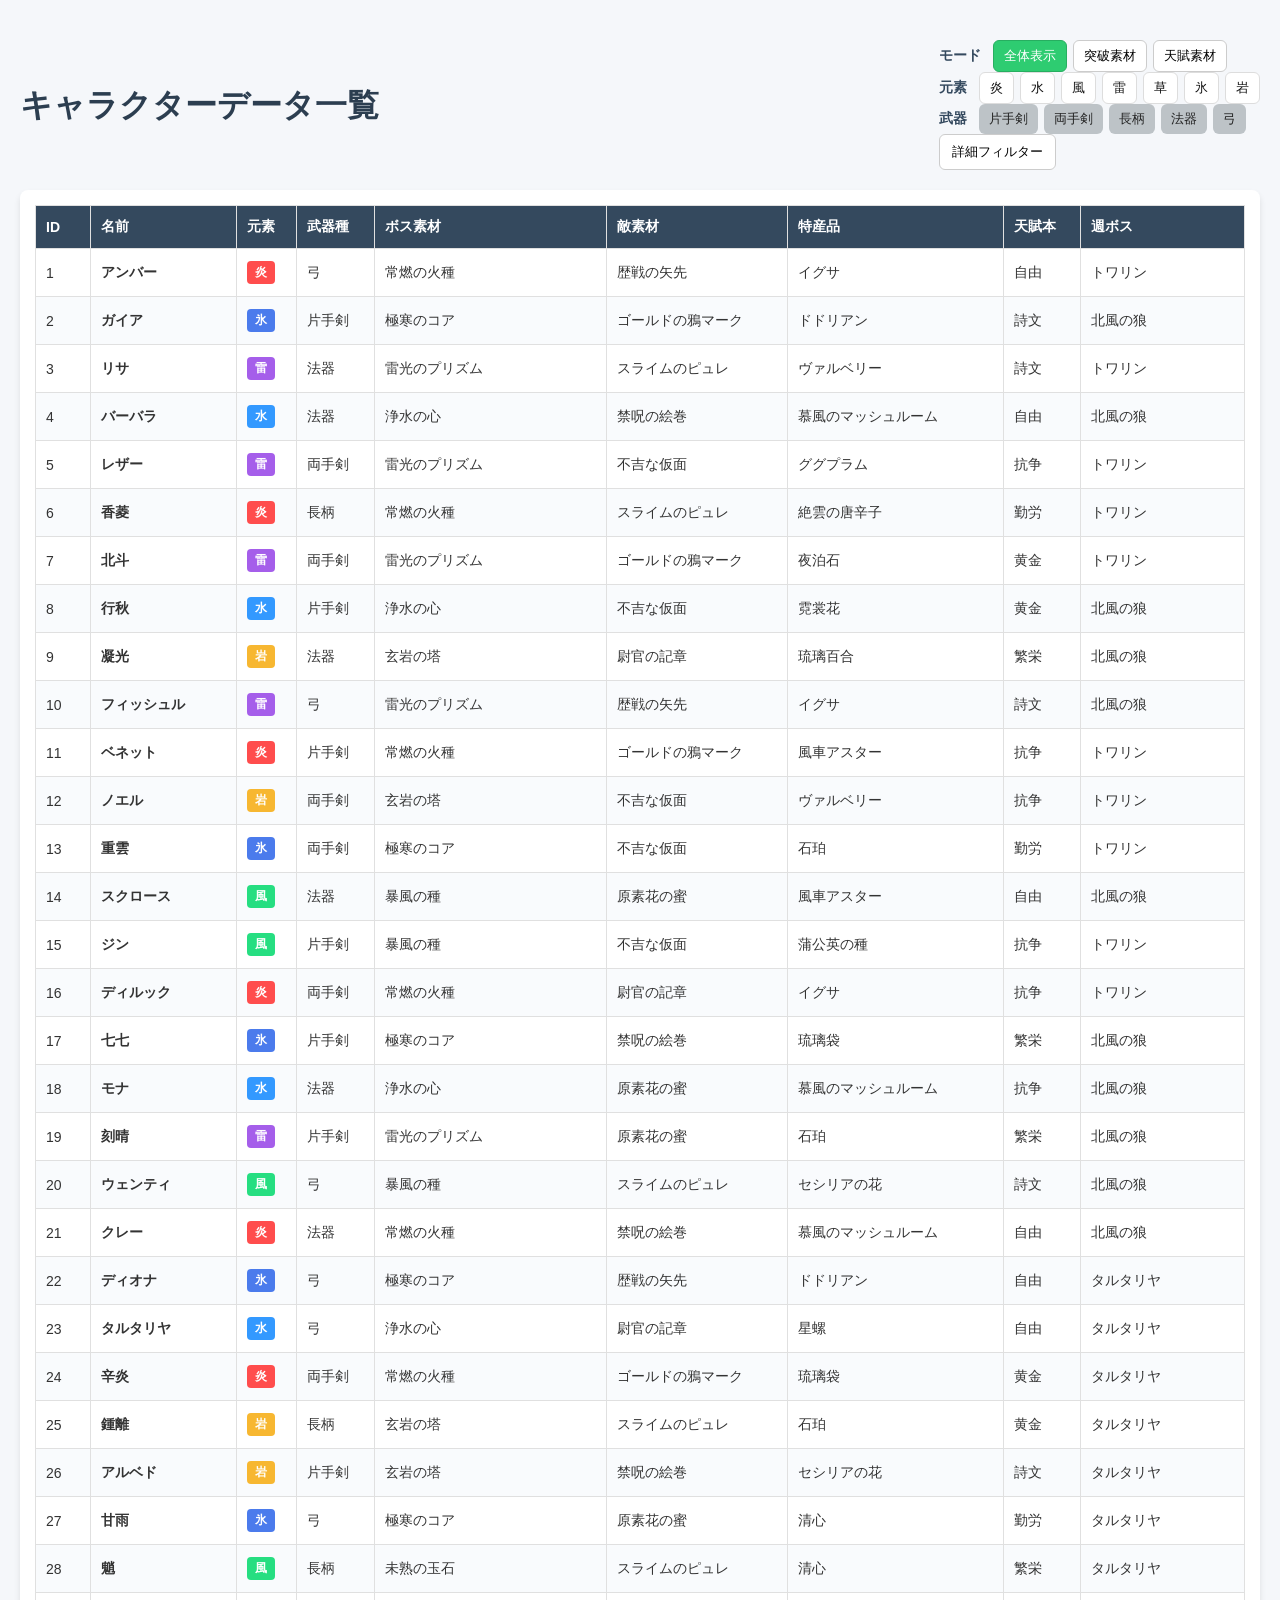
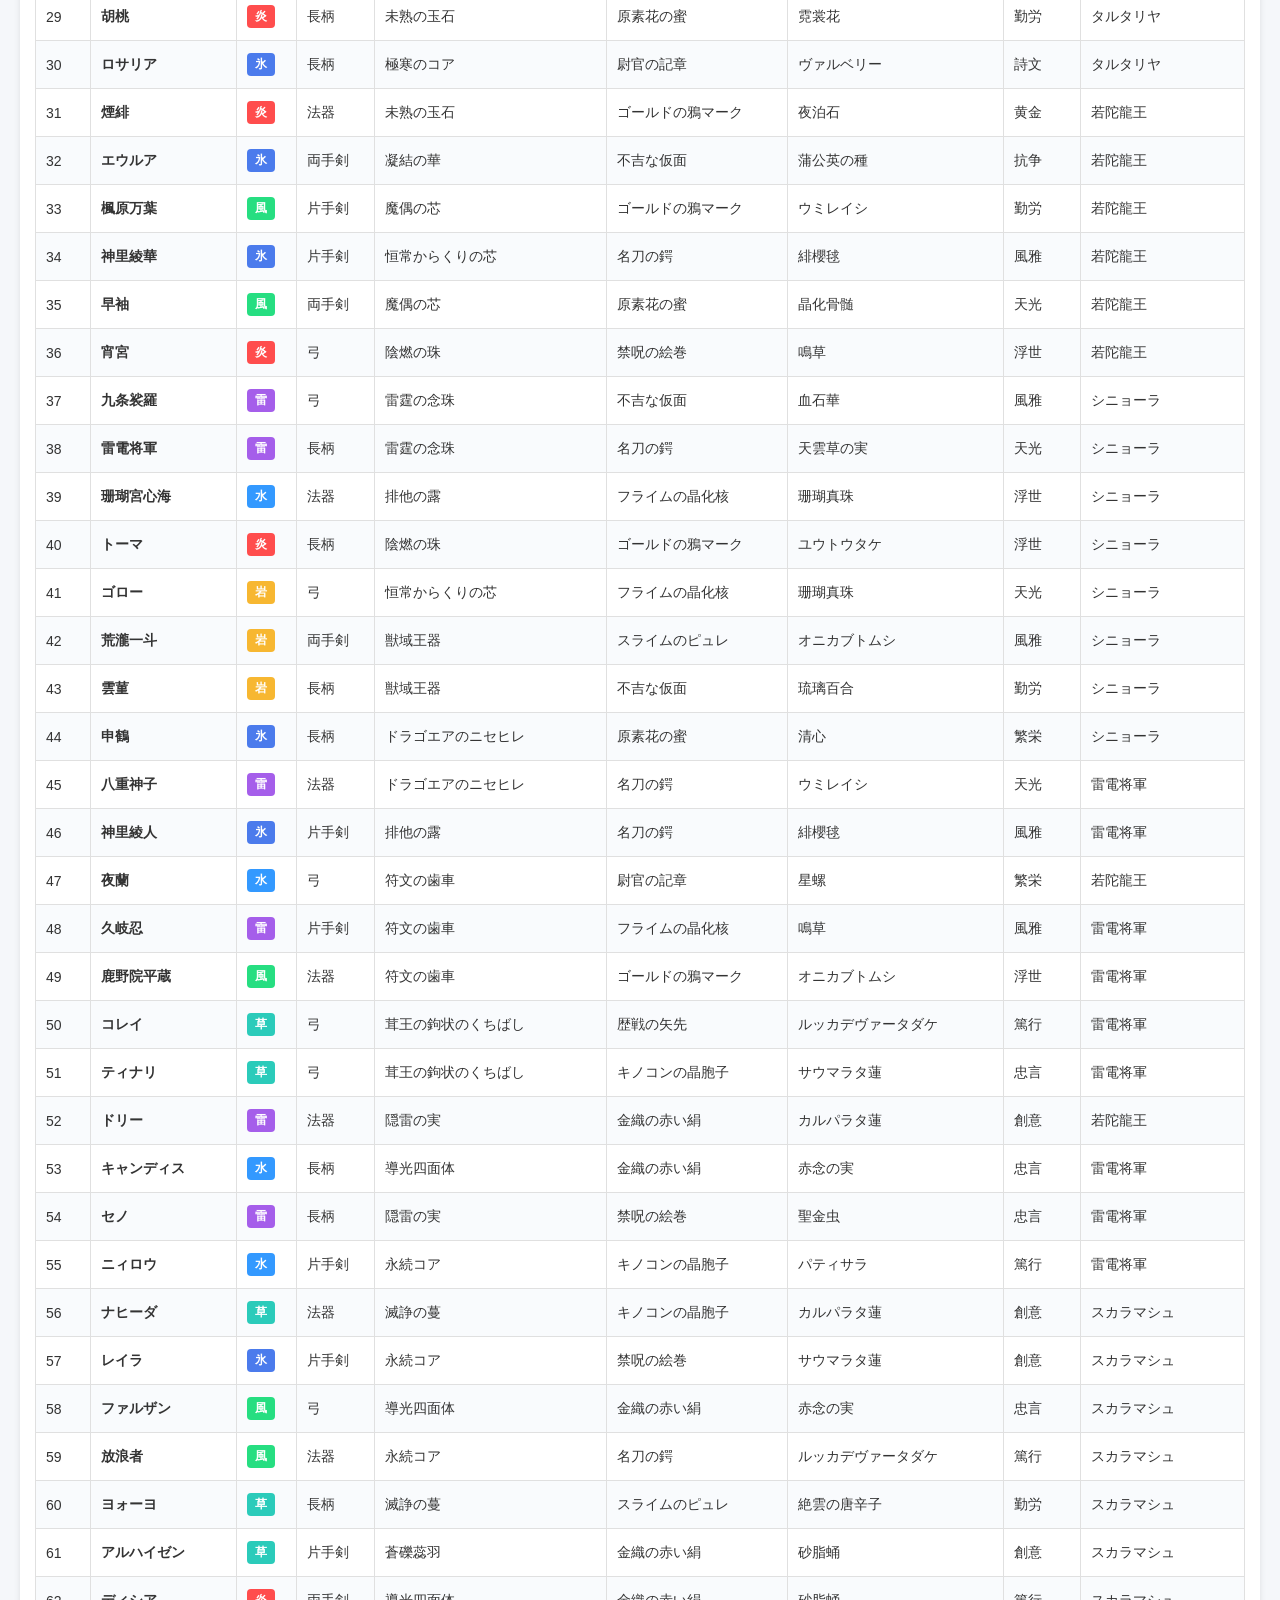
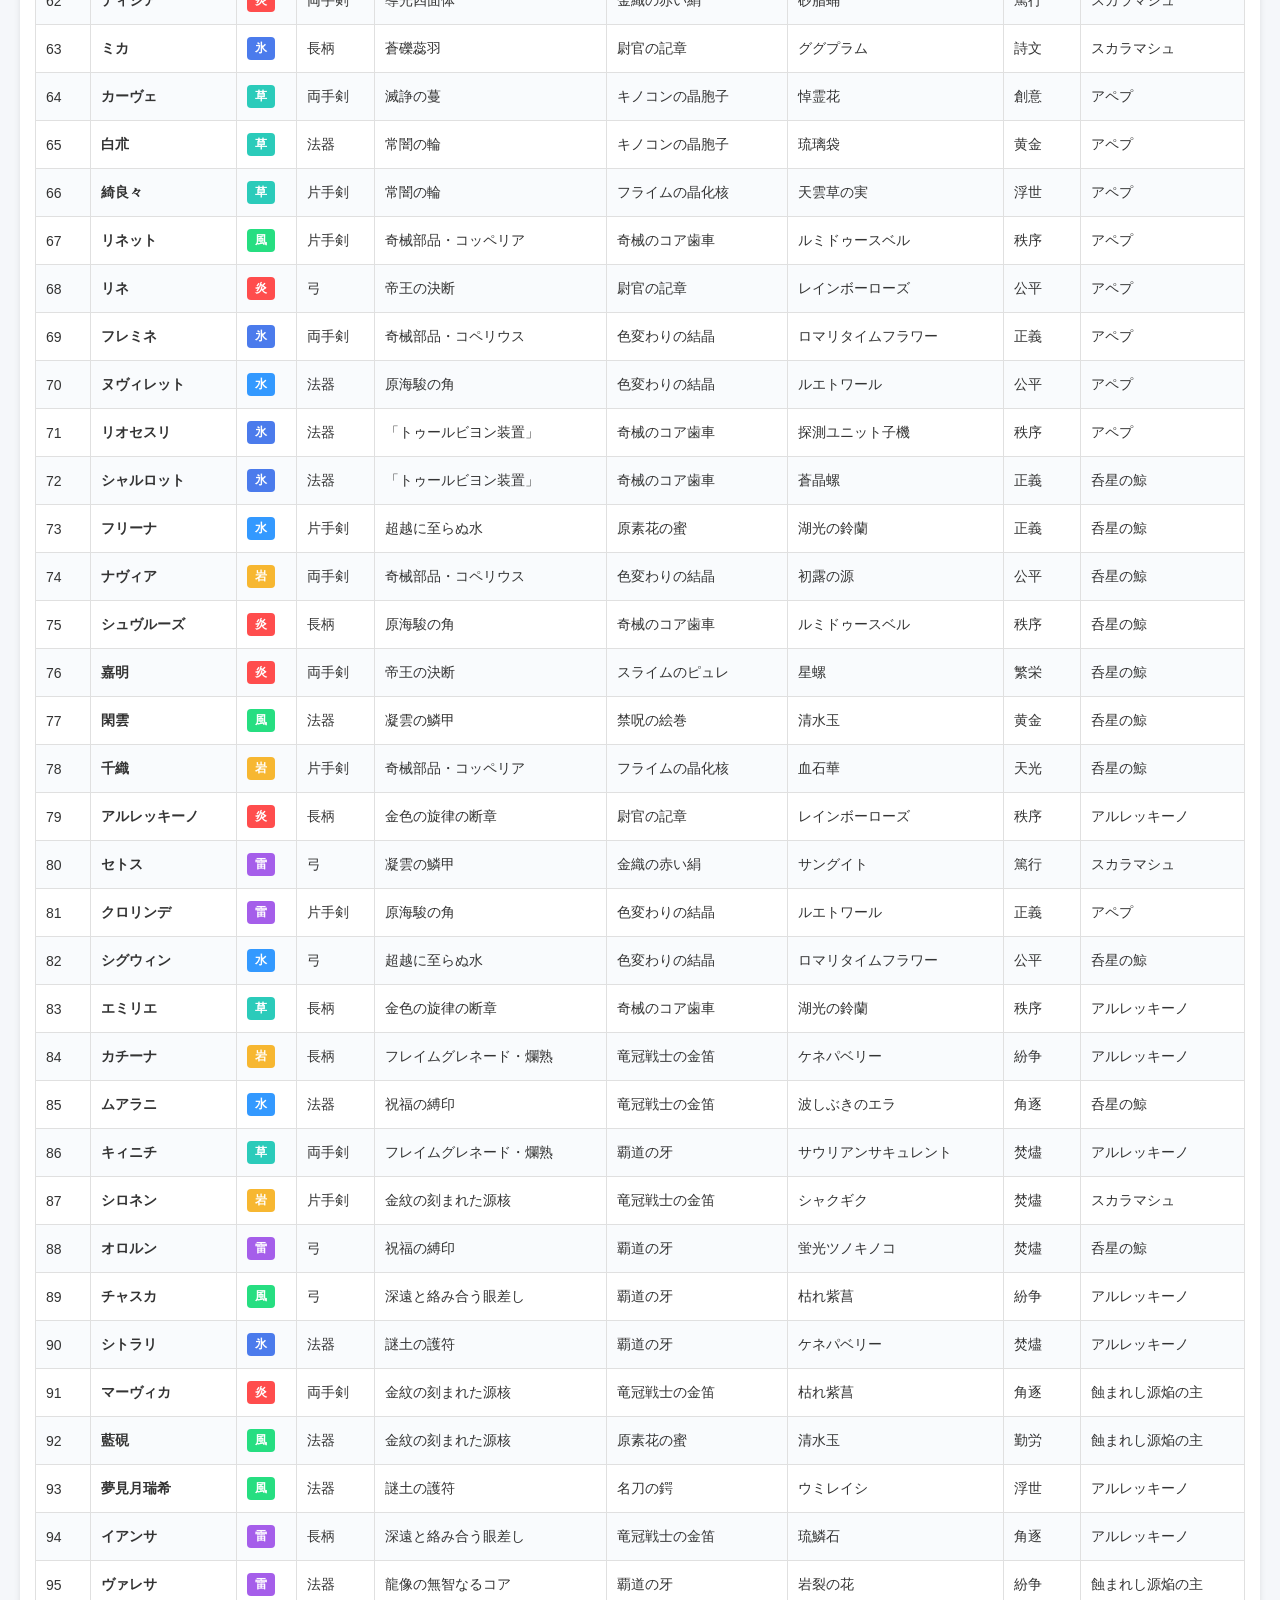
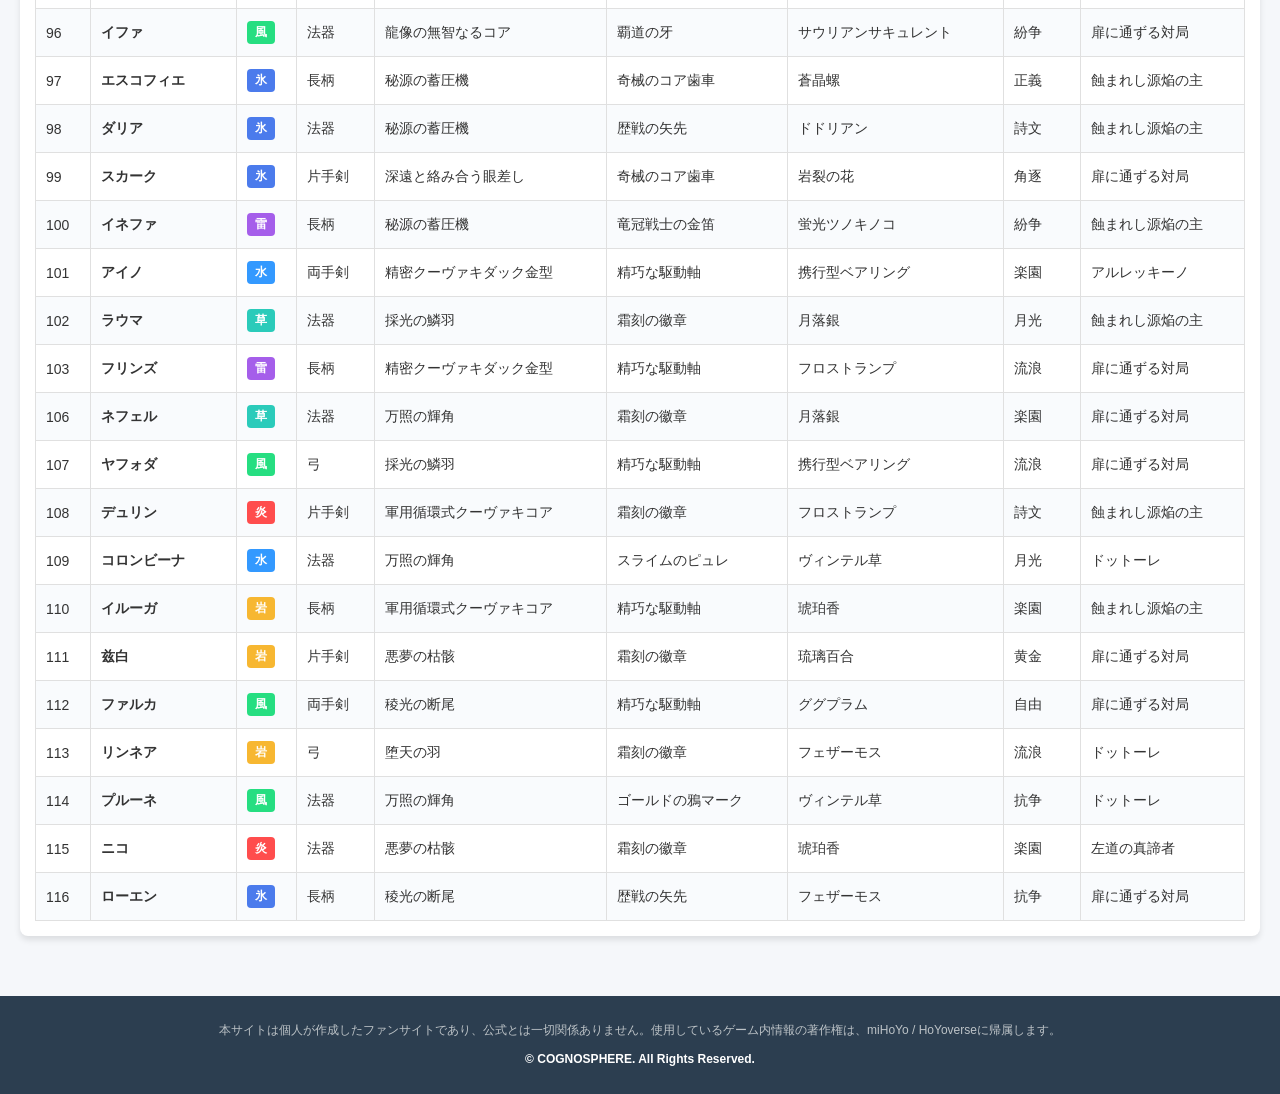
==== index.html @ c996296b "change SPdesign" ====
<!DOCTYPE html>
<html lang="ja">
<head>
    <meta charset="UTF-8">
    <meta name="viewport" content="width=device-width, initial-scale=1.0">
    <title>キャラクター一覧</title>
    <link rel="stylesheet" href="style.css">
</head>
<body>

    <div class="page-container">
        <div class="content-wrap">
            <div class="header-row">
                <h1>キャラクターデータ一覧</h1>

                <div class="filter-controls">
                    <div class="filter-group">
                        <div class="filter-label">モード</div>
                        <div class="mode-controls">
                            <button class="mode-btn active" data-mode="all">全体表示</button>
                            <button class="mode-btn" data-mode="break">突破素材</button>
                            <button class="mode-btn" data-mode="talent">天賦素材</button>
                        </div>
                    </div>
                    <div class="filter-group">
                        <div class="filter-label">元素</div>
                        <div id="element-filters" class="filter-buttons"></div>
                    </div>
                    <div class="filter-group">
                        <div class="filter-label">武器</div>
                        <div id="weapon-filters" class="filter-buttons"></div>
                    </div>
                    <div class="filter-group">
                        <button id="advanced-filter-btn" class="filter-advanced">詳細フィルター</button>
                    </div>
                </div>
            </div>

            <div id="status" class="status-message">データを読み込み中...</div>

            <div class="table-container" id="table-wrap" style="display: none;">
                <table id="character-table">
                    <thead>
                        <tr>
                            <th>ID</th>
                            <th>名前</th>
                            <th>元素</th>
                            <th>武器種</th>
                            <th>ボス素材</th>
                            <th>敵素材</th>
                            <th>特産品</th>
                            <th>天賦本</th>
                            <th>週ボス</th>
                        </tr>
                    </thead>
                    <tbody>
                        </tbody>
                </table>
            </div>
        </div>

        <footer>
            <p>本サイトは個人が作成したファンサイトであり、公式とは一切関係ありません。使用しているゲーム内情報の著作権は、miHoYo / HoYoverseに帰属します。</p>
            <p class="copyright">© COGNOSPHERE. All Rights Reserved.</p>
            <!-- 詳細フィルターモーダル -->
            <div id="filter-modal" class="modal" style="display: none;">
                <div class="modal-content">
                    <div class="modal-header">
                        <h2>詳細フィルター</h2>
                        <button id="close-modal" class="close-btn">&times;</button>
                    </div>
                    <div class="modal-body">
                        <div class="modal-tabs" id="modal-tabs">
                            <button class="tab-btn active" data-target="tab-boss">ボス素材</button>
                            <button class="tab-btn" data-target="tab-enemy">敵素材</button>
                            <button class="tab-btn" data-target="tab-specialty">特産品</button>
                            <button class="tab-btn" data-target="tab-talent">天賦本</button>
                            <button class="tab-btn" data-target="tab-weekly">週ボス</button>
                        </div>
                        <div class="tab-contents">
                            <div id="tab-boss" class="tab-panel active">
                                <div id="boss-filters" class="modal-filter-list"></div>
                            </div>
                            <div id="tab-enemy" class="tab-panel">
                                <div id="enemy-filters" class="modal-filter-list"></div>
                            </div>
                            <div id="tab-specialty" class="tab-panel">
                                <div id="specialty-filters" class="modal-filter-list"></div>
                            </div>
                            <div id="tab-talent" class="tab-panel">
                                <div id="talent-filters" class="modal-filter-list"></div>
                            </div>
                            <div id="tab-weekly" class="tab-panel">
                                <div id="weekly-filters" class="modal-filter-list"></div>
                            </div>
                        </div>
                    </div>
                    <div class="modal-footer">
                        <button id="reset-filters" class="btn btn-secondary">リセット</button>
                        <button id="apply-filters" class="btn btn-primary">適用</button>
                    </div>
                </div>
            </div>
            <div id="modal-overlay" class="modal-overlay" style="display: none;"></div>
        </footer>
    </div>

    <script src="script.js"></script>
</body>
</html>
---- style.css ----
@charset "UTF-8";

/* フィルター制御 */
.filter-controls {
    margin: 20px 0;
    text-align: center;
}

.filter-btn {
    padding: 10px 20px;
    font-size: 14px;
    background-color: #3498db;
    color: #fff;
    border: none;
    border-radius: 5px;
    cursor: pointer;
    transition: background-color 0.3s ease;
}

.filter-btn:hover {
    background-color: #2980b9;
}

/* ヘッダー行: 見出しとフィルターを横並びに */
.header-row {
    display: flex;
    align-items: center;
    justify-content: space-between;
    gap: 16px;
}

.filter-group {
    display: flex;
    align-items: center;
    gap: 8px;
}

.filter-label {
    font-weight: bold;
    color: #34495e;
    margin-right: 4px;
    font-size: 14px;
}

.filter-buttons {
    display: flex;
    gap: 6px;
    flex-wrap: wrap;
}

.mode-controls {
    display: flex;
    gap: 6px;
    align-items: center;
}

.mode-btn {
    padding: 6px 10px;
    border-radius: 6px;
    border: 1px solid #ccc;
    background-color: #fff;
    cursor: pointer;
    font-size: 13px;
}

.mode-btn.active {
    background-color: #2ecc71;
    color: #fff;
    border-color: #27ae60;
}

.filter-toggle {
    padding: 6px 10px;
    border-radius: 6px;
    border: none;
    background-color: #bdc3c7; /* 非選択時は灰色（武器ボタン向け） */
    color: #222;
    cursor: pointer;
    font-size: 13px;
}

.filter-toggle.active {
    background-color: #3498db; /* 選択時は色付き */
    color: #fff;
}

/* 元素ボタンに元素固有色を反映させたい場合の補助クラス */
.filter-buttons .elem-1.active { background-color: #ff4d4d; }
.filter-buttons .elem-2.active { background-color: #3399ff; }
.filter-buttons .elem-3.active { background-color: #26de81; }
.filter-buttons .elem-4.active { background-color: #a55eea; }
.filter-buttons .elem-5.active { background-color: #2bcbba; }
.filter-buttons .elem-6.active { background-color: #4b7bec; }
.filter-buttons .elem-7.active { background-color: #f7b731; }

/* 元素ボタン: 未選択は白背景・黒文字（白黒表示） */
.filter-toggle.elem-1,
.filter-toggle.elem-2,
.filter-toggle.elem-3,
.filter-toggle.elem-4,
.filter-toggle.elem-5,
.filter-toggle.elem-6,
.filter-toggle.elem-7 {
    background-color: #fff;
    color: #111;
    border: 1px solid #ddd;
}

/* モーダルのスタイル */
.modal-overlay {
    position: fixed;
    top: 0;
    left: 0;
    width: 100%;
    height: 100%;
    background-color: rgba(0, 0, 0, 0.5);
    z-index: 999;
}

.modal {
    position: fixed;
    top: 50%;
    left: 50%;
    transform: translate(-50%, -50%);
    background-color: #fff;
    border-radius: 8px;
    box-shadow: 0 4px 20px rgba(0, 0, 0, 0.3);
    z-index: 1000;
    max-width: 500px;
    width: 90%;
    max-height: 80vh;
    overflow-y: auto;
}

.modal-header {
    display: flex;
    justify-content: space-between;
    align-items: center;
    padding: 20px;
    border-bottom: 1px solid #e0e0e0;
}

.modal-header h2 {
    margin: 0;
    font-size: 20px;
    color: #2c3e50;
}

.close-btn {
    background: none;
    border: none;
    font-size: 28px;
    cursor: pointer;
    color: #999;
    transition: color 0.3s ease;
}

.close-btn:hover {
    color: #333;
}

.modal-body {
    padding: 20px;
}

.filter-section {
    margin-bottom: 25px;
}

.filter-section h3 {
    margin: 0 0 12px 0;
    font-size: 14px;
    color: #34495e;
    font-weight: bold;
}

.filter-options {
    display: flex;
    flex-wrap: wrap;
    gap: 8px;
}

.filter-checkbox {
    display: flex;
    align-items: center;
    gap: 6px;
}

.filter-checkbox input[type="checkbox"] {
    cursor: pointer;
    width: 16px;
    height: 16px;
}

.filter-checkbox label {
    cursor: pointer;
    padding: 6px 12px;
    border: 1px solid #ddd;
    border-radius: 4px;
    background-color: #f9fbfd;
    transition: all 0.2s ease;
    user-select: none;
}

.filter-checkbox input[type="checkbox"]:checked  label {
    background-color: #3498db;
    color: #fff;
    border-color: #3498db;
}

.modal-footer {
    display: flex;
    justify-content: flex-end;
    gap: 10px;
    padding: 20px;
    border-top: 1px solid #e0e0e0;
}

/* モーダル内のタブ */
.modal-tabs {
    display: flex;
    gap: 6px;
    padding: 8px 12px;
    border-bottom: 1px solid #eee;
    flex-wrap: wrap;
}

.tab-btn {
    background: none;
    border: 1px solid transparent;
    padding: 6px 10px;
    border-radius: 6px;
    cursor: pointer;
    font-size: 13px;
}

.tab-btn.active {
    background-color: #3498db;
    color: #fff;
    border-color: #3498db;
}

.tab-contents {
    padding: 12px;
}

.tab-panel { display: none; }
.tab-panel.active { display: block; }

.modal-filter-list {
    display: flex;
    flex-direction: column;
    gap: 8px;
}

.modal-filter-list .filter-checkbox {
    display: flex;
    align-items: center;
    gap: 8px;
}

.filter-advanced {
    padding: 8px 12px;
    border-radius: 6px;
    border: 1px solid #ccc;
    background-color: #fff;
    cursor: pointer;
}

/* 表示モードによる列の表示切替 */
.table-container.mode-break th:nth-child(3), .table-container.mode-break td:nth-child(3),
.table-container.mode-break th:nth-child(4), .table-container.mode-break td:nth-child(4),
.table-container.mode-break th:nth-child(8), .table-container.mode-break td:nth-child(8),
.table-container.mode-break th:nth-child(9), .table-container.mode-break td:nth-child(9) {
    display: none;
}

.table-container.mode-talent th:nth-child(3), .table-container.mode-talent td:nth-child(3),
.table-container.mode-talent th:nth-child(4), .table-container.mode-talent td:nth-child(4),
.table-container.mode-talent th:nth-child(5), .table-container.mode-talent td:nth-child(5) {
    display: none;
}

/* デフォルトは全表示（mode-all は不要） */

.btn {
    padding: 10px 20px;
    border: none;
    border-radius: 5px;
    cursor: pointer;
    font-size: 14px;
    transition: background-color 0.3s ease;
}

.btn-primary {
    background-color: #3498db;
    color: #fff;
}

.btn-primary:hover {
    background-color: #2980b9;
}

.btn-secondary {
    background-color: #bdc3c7;
    color: #333;
}

.btn-secondary:hover {
    background-color: #95a5a6;
}
/* ページ全体でフッターを最下部に押し出すための設定 */
html, body {
    height: 100%;
    margin: 0;
    padding: 0;
}

body {
    font-family: "Helvetica Neue", Arial, "Hiragino Kaku Gothic ProN", "Hiragino Sans", Meiryo, sans-serif;
    background-color: #f5f7fa;
    color: #333;
}

.page-container {
    display: flex;
    flex-direction: column;
    min-height: 100vh;
}

.content-wrap {
    flex: 1;
    padding: 20px;
}

h1 {
    text-align: center;
    color: #2c3e50;
    margin-bottom: 20px;
}

.table-container {
    overflow-x: auto;
    background-color: #fff;
    padding: 15px;
    border-radius: 8px;
    box-shadow: 0 4px 6px rgba(0,0,0,0.1);
}

table {
    width: 100%;
    border-collapse: collapse;
    font-size: 14px;
}

th, td {
    border: 1px solid #e0e0e0;
    padding: 12px 10px;
    text-align: left;
}

th {
    background-color: #34495e;
    color: #fff;
    font-weight: bold;
    position: sticky;
    top: 0;
}

tr:nth-child(even) {
    background-color: #f9fbfd;
}

tr:hover {
    background-color: #f1f4f8;
}

/* ステータス・エラーメッセージ */
.status-message {
    text-align: center;
    font-size: 16px;
    padding: 20px;
    font-weight: bold;
}

.status-message.error {
    color: #e74c3c;
}

/* 元素別のカラーバッジ設定 */
.element-badge {
    display: inline-block;
    padding: 3px 8px;
    border-radius: 4px;
    color: #fff;
    font-weight: bold;
    font-size: 12px;
}

.elem-1 { background-color: #ff4d4d; } /* 炎 */
.elem-2 { background-color: #3399ff; } /* 水 */
.elem-3 { background-color: #26de81; } /* 風 */
.elem-4 { background-color: #a55eea; } /* 雷 */
.elem-5 { background-color: #2bcbba; } /* 草 */
.elem-6 { background-color: #4b7bec; } /* 氷 */
.elem-7 { background-color: #f7b731; } /* 岩 */

/* フッターのスタイル設定 */
footer {
    background-color: #2c3e50;
    color: #bdc3c7;
    text-align: center;
    padding: 20px;
    font-size: 12px;
    line-height: 1.6;
    margin-top: 40px;
}

footer p {
    margin: 5px 0;
}

footer .copyright {
    margin-top: 10px;
    color: #fff;
    font-weight: bold;
}

/* --- レスポンシブ: PC / SP 切替 --- */
@media (max-width: 1024px) {
    /* タブレット〜小型PC: ヘッダーとフィルターを縦寄せにして余白を調整 */
    .header-row {
        flex-direction: column;
        align-items: stretch;
        gap: 12px;
    }
    .filter-controls {
        display: flex;
        flex-direction: column;
        gap: 10px;
        align-items: stretch;
    }
    .filter-group { justify-content: space-between; }
}

@media (max-width: 600px) {
    /* スマートフォン: フィルターを縦並びに、テーブルはカード表示へ変換 */
    .content-wrap { padding: 12px; }
    .header-row { align-items: flex-start; }
    .filter-controls { gap: 8px; }

    /* モーダルは画面幅いっぱいに広げる */
    .modal { width: 96%; max-width: 96%; left: 50%; transform: translate(-50%, -50%); }

    /* Table -> Card レイアウト変換 */
    table, thead, tbody, th, td, tr { display: block; }
    thead { display: none; }
    tr { 
        background-color: #fff;
        margin-bottom: 12px;
        padding: 12px;
        border-radius: 8px;
        box-shadow: 0 2px 8px rgba(0,0,0,0.04);
        border: 1px solid #eee;
    }
    td {
        border: none;
        padding: 6px 12px;
        position: relative;
        padding-left: 110px;
        white-space: normal;
    }
    td:before {
        position: absolute;
        left: 12px;
        top: 8px;
        width: 90px;
        font-weight: 700;
        color: #555;
        display: inline-block;
    }
    td:nth-of-type(1):before{ content: "ID"; }
    td:nth-of-type(2):before{ content: "名前"; }
    td:nth-of-type(3):before{ content: "元素"; }
    td:nth-of-type(4):before{ content: "武器種"; }
    td:nth-of-type(5):before{ content: "ボス素材"; }
    td:nth-of-type(6):before{ content: "敵素材"; }
    td:nth-of-type(7):before{ content: "特産品"; }
    td:nth-of-type(8):before{ content: "天賦本"; }
    td:nth-of-type(9):before{ content: "週ボス"; }

    /* テキストの整列とサイズ調整 */
    th, td { font-size: 14px; }

    /* テーブル本体の余白を縮める */
    .table-container { padding: 8px; box-shadow: none; }

    /* ボタン類を押しやすく */
    .mode-btn, .filter-toggle, .filter-advanced { padding: 10px; font-size: 15px; }
}
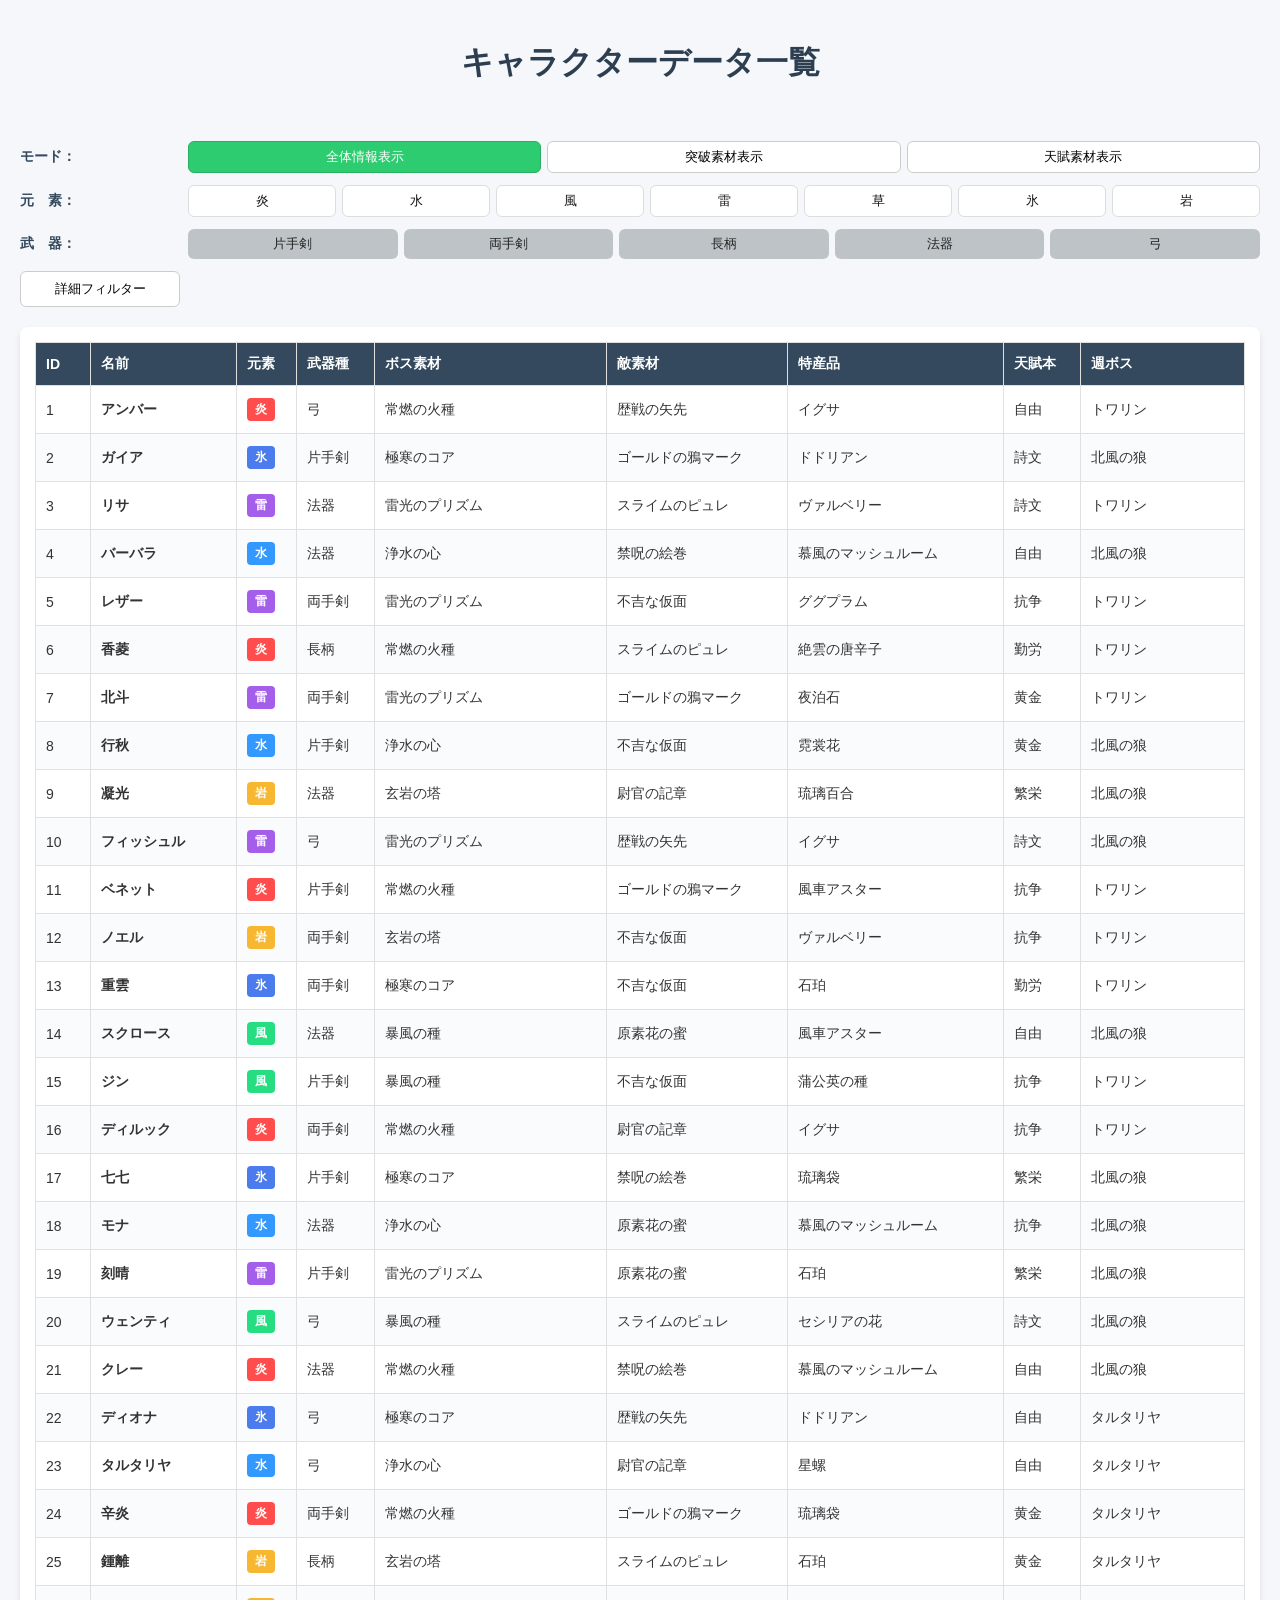
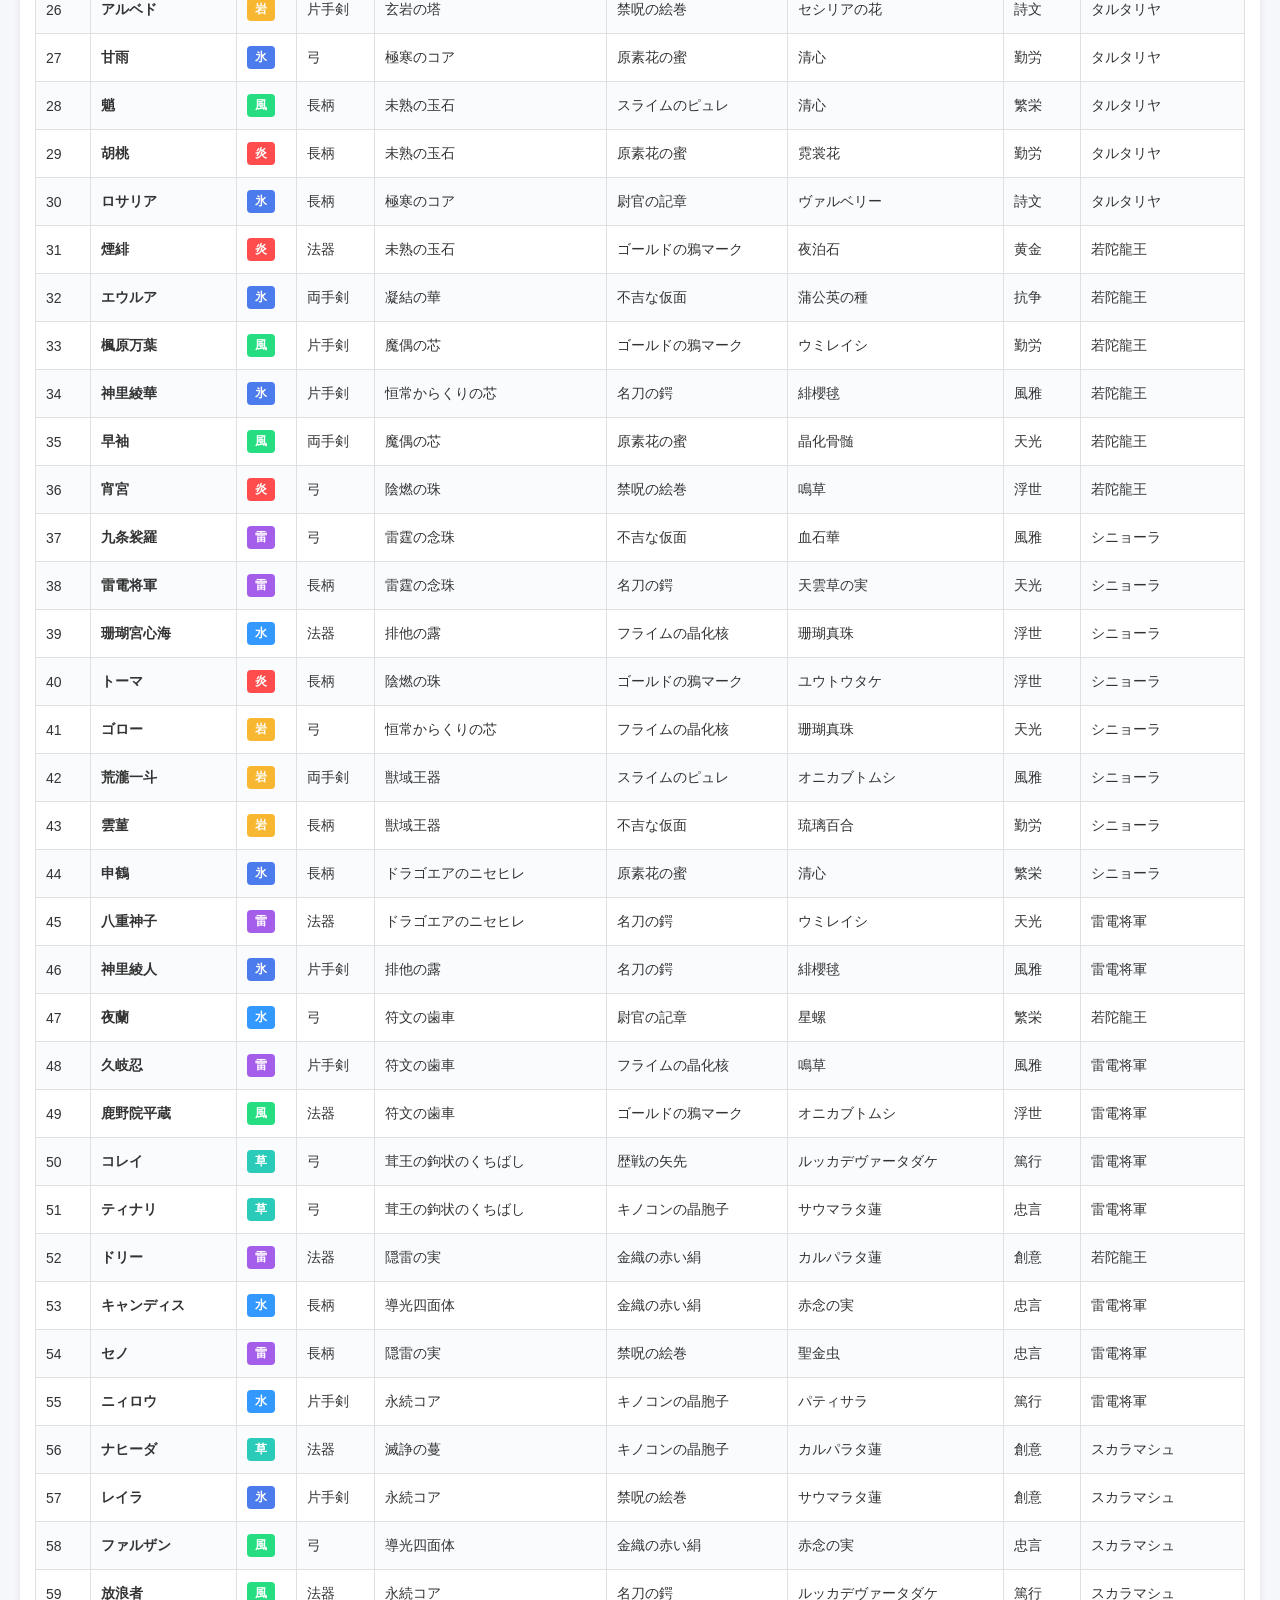
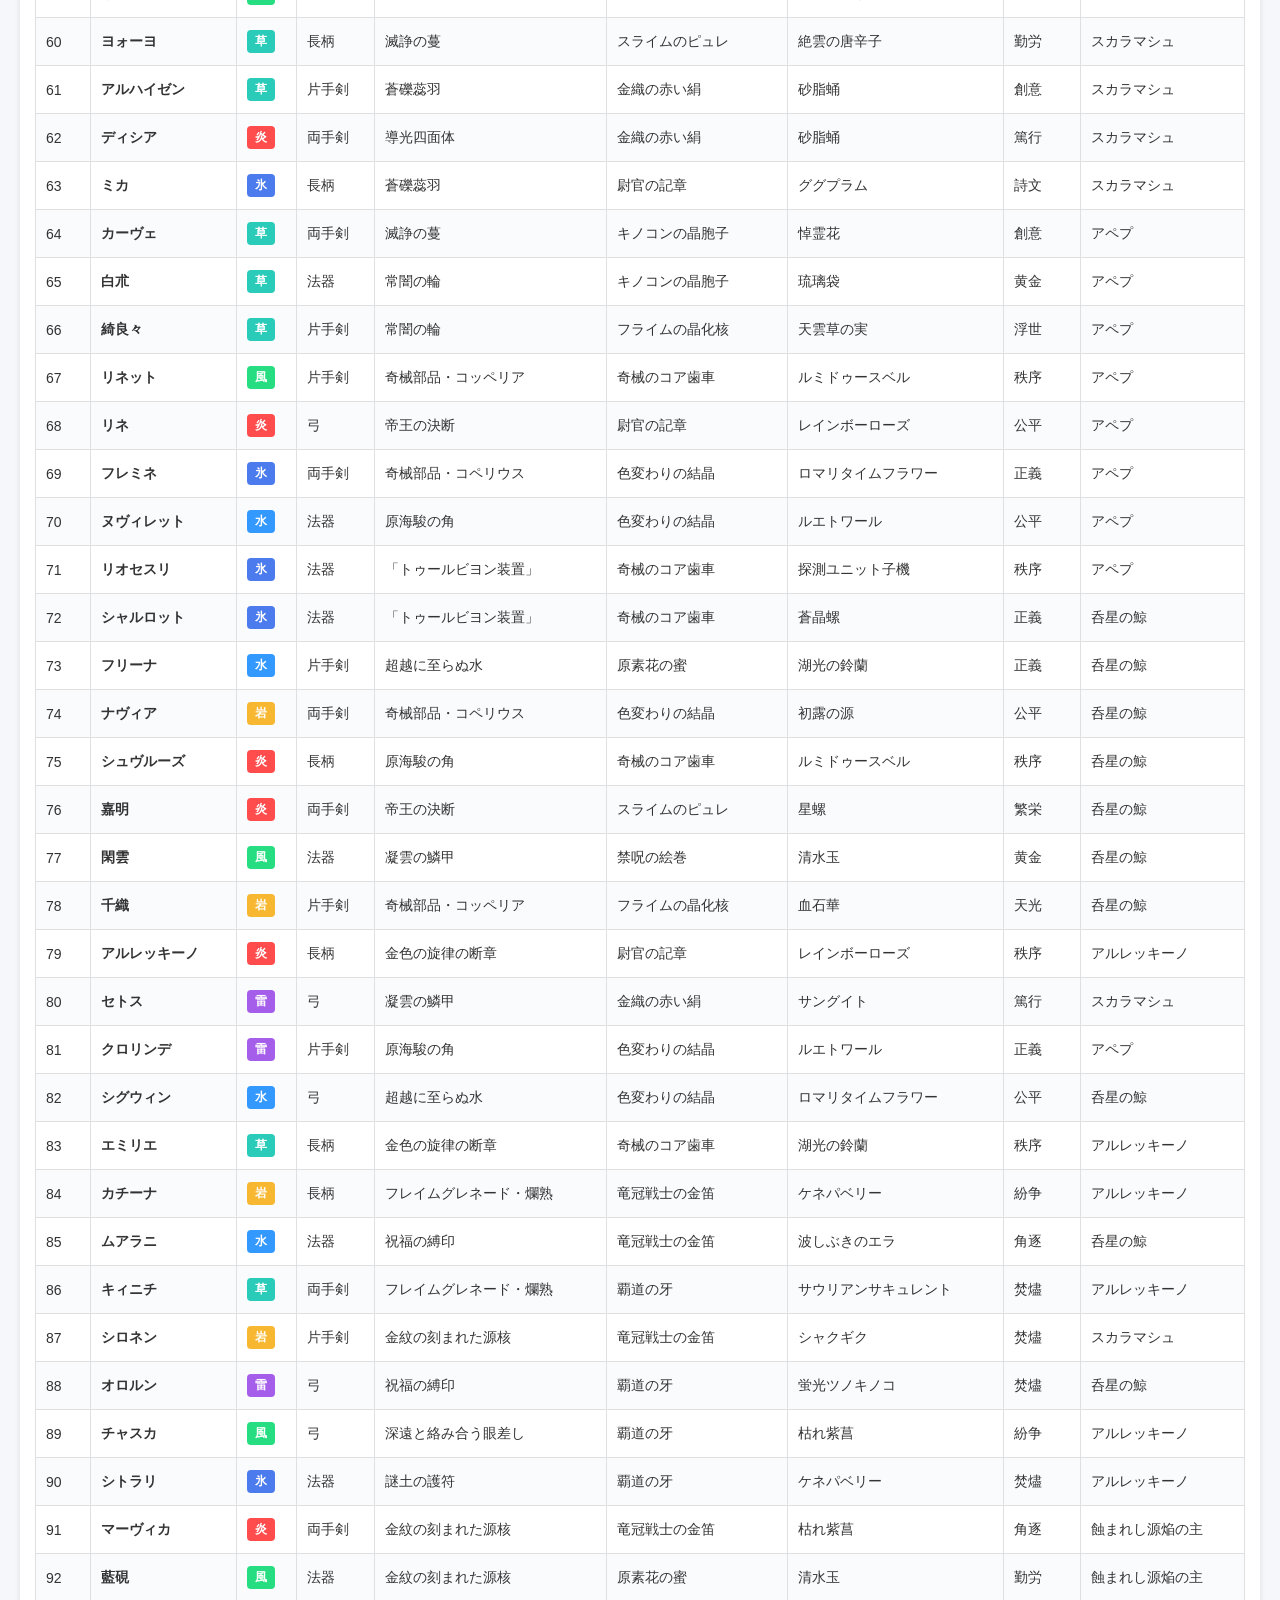
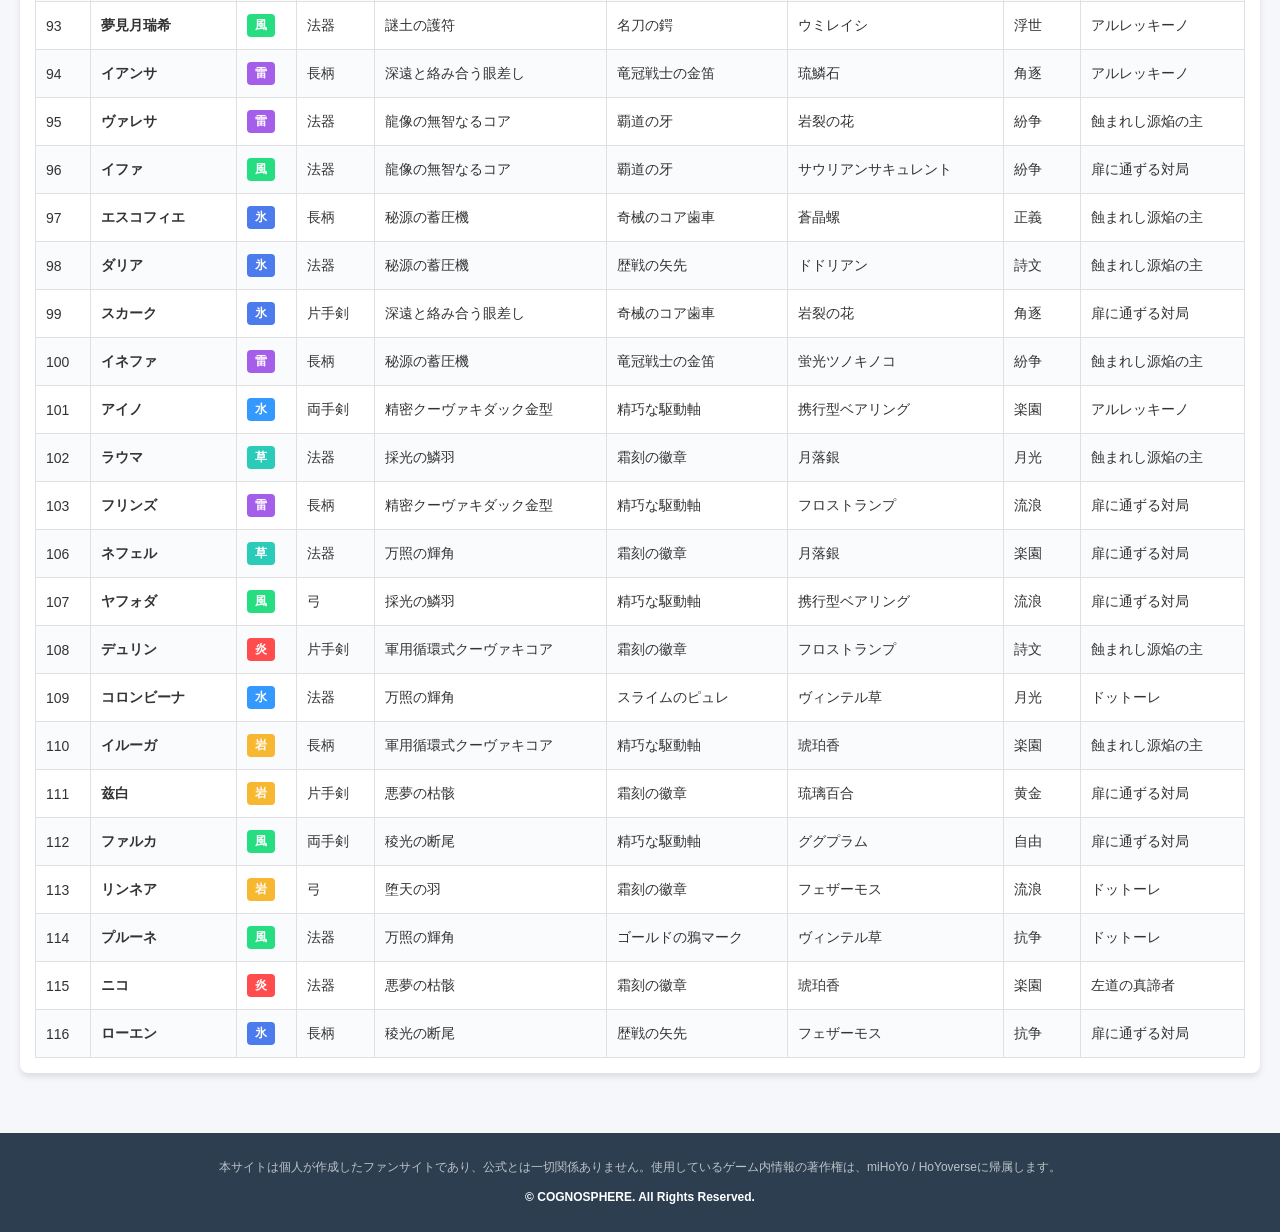
==== commit d1769305: "change design" ====
--- a/index.html
+++ b/index.html
@@ -15,19 +15,19 @@
 
                 <div class="filter-controls">
                     <div class="filter-group">
-                        <div class="filter-label">モード</div>
+                        <div class="filter-label">モード：</div>
                         <div class="mode-controls">
-                            <button class="mode-btn active" data-mode="all">全体表示</button>
-                            <button class="mode-btn" data-mode="break">突破素材</button>
-                            <button class="mode-btn" data-mode="talent">天賦素材</button>
+                            <button class="mode-btn active" data-mode="all">全体情報表示</button>
+                            <button class="mode-btn" data-mode="break">突破素材表示</button>
+                            <button class="mode-btn" data-mode="talent">天賦素材表示</button>
                         </div>
                     </div>
                     <div class="filter-group">
-                        <div class="filter-label">元素</div>
+                        <div class="filter-label">元　素：</div>
                         <div id="element-filters" class="filter-buttons"></div>
                     </div>
                     <div class="filter-group">
-                        <div class="filter-label">武器</div>
+                        <div class="filter-label">武　器：</div>
                         <div id="weapon-filters" class="filter-buttons"></div>
                     </div>
                     <div class="filter-group">
--- a/style.css
+++ b/style.css
@@ -3,7 +3,12 @@
 /* フィルター制御 */
 .filter-controls {
     margin: 20px 0;
-    text-align: center;
+    text-align: left;
+    display: flex;
+    flex-direction: column; /* PCでも縦並び */
+    align-items: stretch;
+    gap: 12px;
+    width: 100%;
 }
 
 .filter-btn {
@@ -24,34 +29,54 @@
 /* ヘッダー行: 見出しとフィルターを横並びに */
 .header-row {
     display: flex;
-    align-items: center;
-    justify-content: space-between;
+    flex-direction: column; /* タイトルの下にフィルターを配置 */
+    align-items: center;
+    justify-content: flex-start;
     gap: 16px;
 }
 
 .filter-group {
-    display: flex;
+    display: grid;
+    grid-template-columns: 160px 1fr; /* ラベル列を固定、右側を伸張 */
     align-items: center;
     gap: 8px;
+    width: 100%;
 }
 
 .filter-label {
     font-weight: bold;
     color: #34495e;
-    margin-right: 4px;
+    margin: 0;
     font-size: 14px;
+    white-space: nowrap;
+    text-align: left;
+    padding-right: 8px;
 }
 
 .filter-buttons {
     display: flex;
     gap: 6px;
     flex-wrap: wrap;
+    justify-content: space-between;
+    align-items: center;
+    flex: 1 1 auto; /* ボタン群は残り幅を占める */
+}
+
+/* 各グループ内のボタンを均等に伸ばして左右端を揃える */
+.filter-buttons > .filter-toggle,
+.filter-buttons > .filter-btn,
+.filter-buttons > .mode-btn,
+.mode-controls > .mode-btn {
+    flex: 1 1 0;
+    min-width: 0;
 }
 
 .mode-controls {
     display: flex;
     gap: 6px;
     align-items: center;
+    justify-content: flex-end;
+    flex-wrap: wrap;
 }
 
 .mode-btn {
@@ -443,57 +468,30 @@
     .filter-group { justify-content: space-between; }
 }
 
+/* 小画面でラベル列を狭める */
 @media (max-width: 600px) {
-    /* スマートフォン: フィルターを縦並びに、テーブルはカード表示へ変換 */
+    .filter-group { grid-template-columns: 120px 1fr; }
+    .filter-label { font-size: 13px; }
+}
+
+@media (max-width: 600px) {
+    /* スマートフォン: フィルターを縦並び、テーブル表示を維持する */
     .content-wrap { padding: 12px; }
-    .header-row { align-items: flex-start; }
+    .header-row { align-items: flex-start; flex-direction: column; gap: 10px; }
     .filter-controls { gap: 8px; }
 
     /* モーダルは画面幅いっぱいに広げる */
     .modal { width: 96%; max-width: 96%; left: 50%; transform: translate(-50%, -50%); }
 
-    /* Table -> Card レイアウト変換 */
-    table, thead, tbody, th, td, tr { display: block; }
-    thead { display: none; }
-    tr { 
-        background-color: #fff;
-        margin-bottom: 12px;
-        padding: 12px;
-        border-radius: 8px;
-        box-shadow: 0 2px 8px rgba(0,0,0,0.04);
-        border: 1px solid #eee;
-    }
-    td {
-        border: none;
-        padding: 6px 12px;
-        position: relative;
-        padding-left: 110px;
-        white-space: normal;
-    }
-    td:before {
-        position: absolute;
-        left: 12px;
-        top: 8px;
-        width: 90px;
-        font-weight: 700;
-        color: #555;
-        display: inline-block;
-    }
-    td:nth-of-type(1):before{ content: "ID"; }
-    td:nth-of-type(2):before{ content: "名前"; }
-    td:nth-of-type(3):before{ content: "元素"; }
-    td:nth-of-type(4):before{ content: "武器種"; }
-    td:nth-of-type(5):before{ content: "ボス素材"; }
-    td:nth-of-type(6):before{ content: "敵素材"; }
-    td:nth-of-type(7):before{ content: "特産品"; }
-    td:nth-of-type(8):before{ content: "天賦本"; }
-    td:nth-of-type(9):before{ content: "週ボス"; }
-
-    /* テキストの整列とサイズ調整 */
-    th, td { font-size: 14px; }
-
-    /* テーブル本体の余白を縮める */
-    .table-container { padding: 8px; box-shadow: none; }
+    /* テーブルはそのまま表示。小さい画面では余白とフォントを調整して横スクロールを許容 */
+    .table-container { padding: 8px; box-shadow: none; overflow-x: auto; }
+    table { width: 100%; table-layout: auto; font-size: 13px; }
+    th, td { padding: 8px 8px; }
+    th { font-size: 13px; }
+    tr { background-color: transparent; box-shadow: none; border-radius: 0; margin-bottom: 0; }
+
+    /* 長いテキストは折り返すが、必要に応じて横スクロールでテーブル全体を閲覧可能に */
+    td { white-space: normal; word-break: break-word; }
 
     /* ボタン類を押しやすく */
     .mode-btn, .filter-toggle, .filter-advanced { padding: 10px; font-size: 15px; }
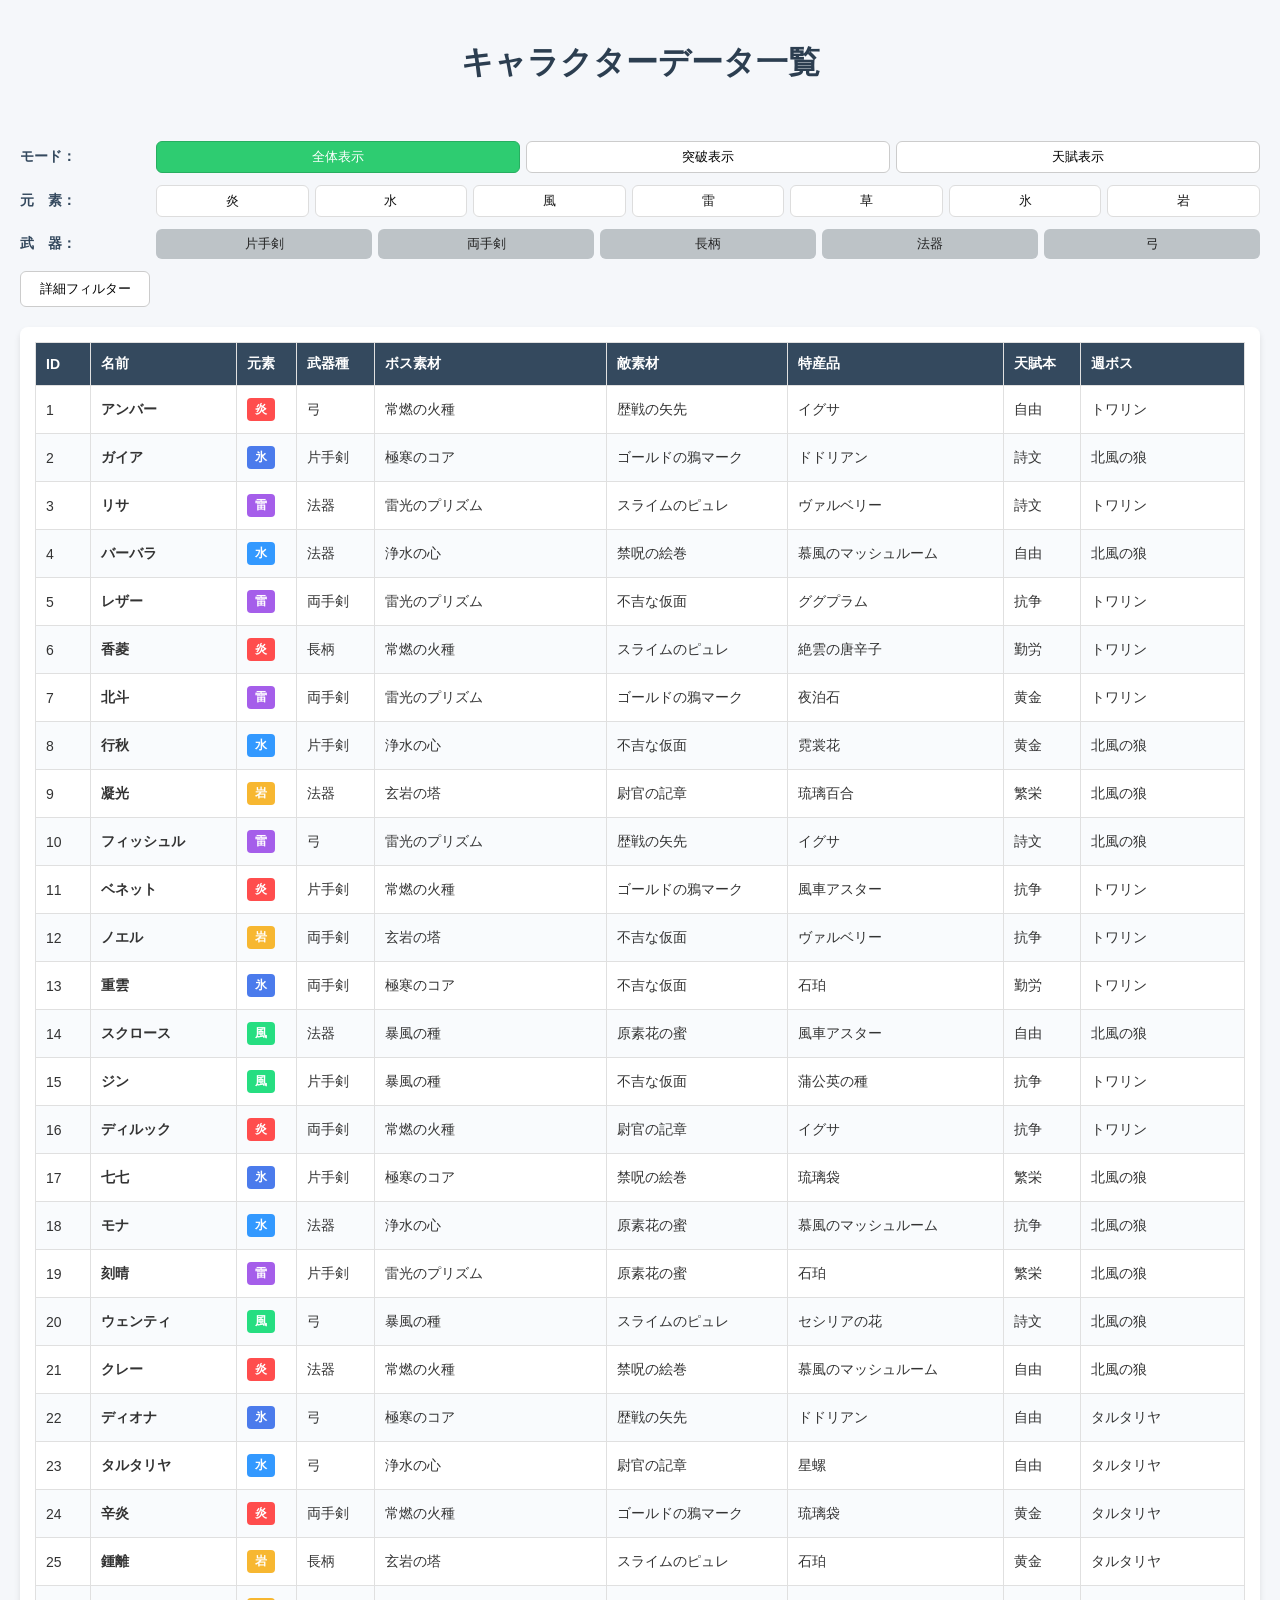
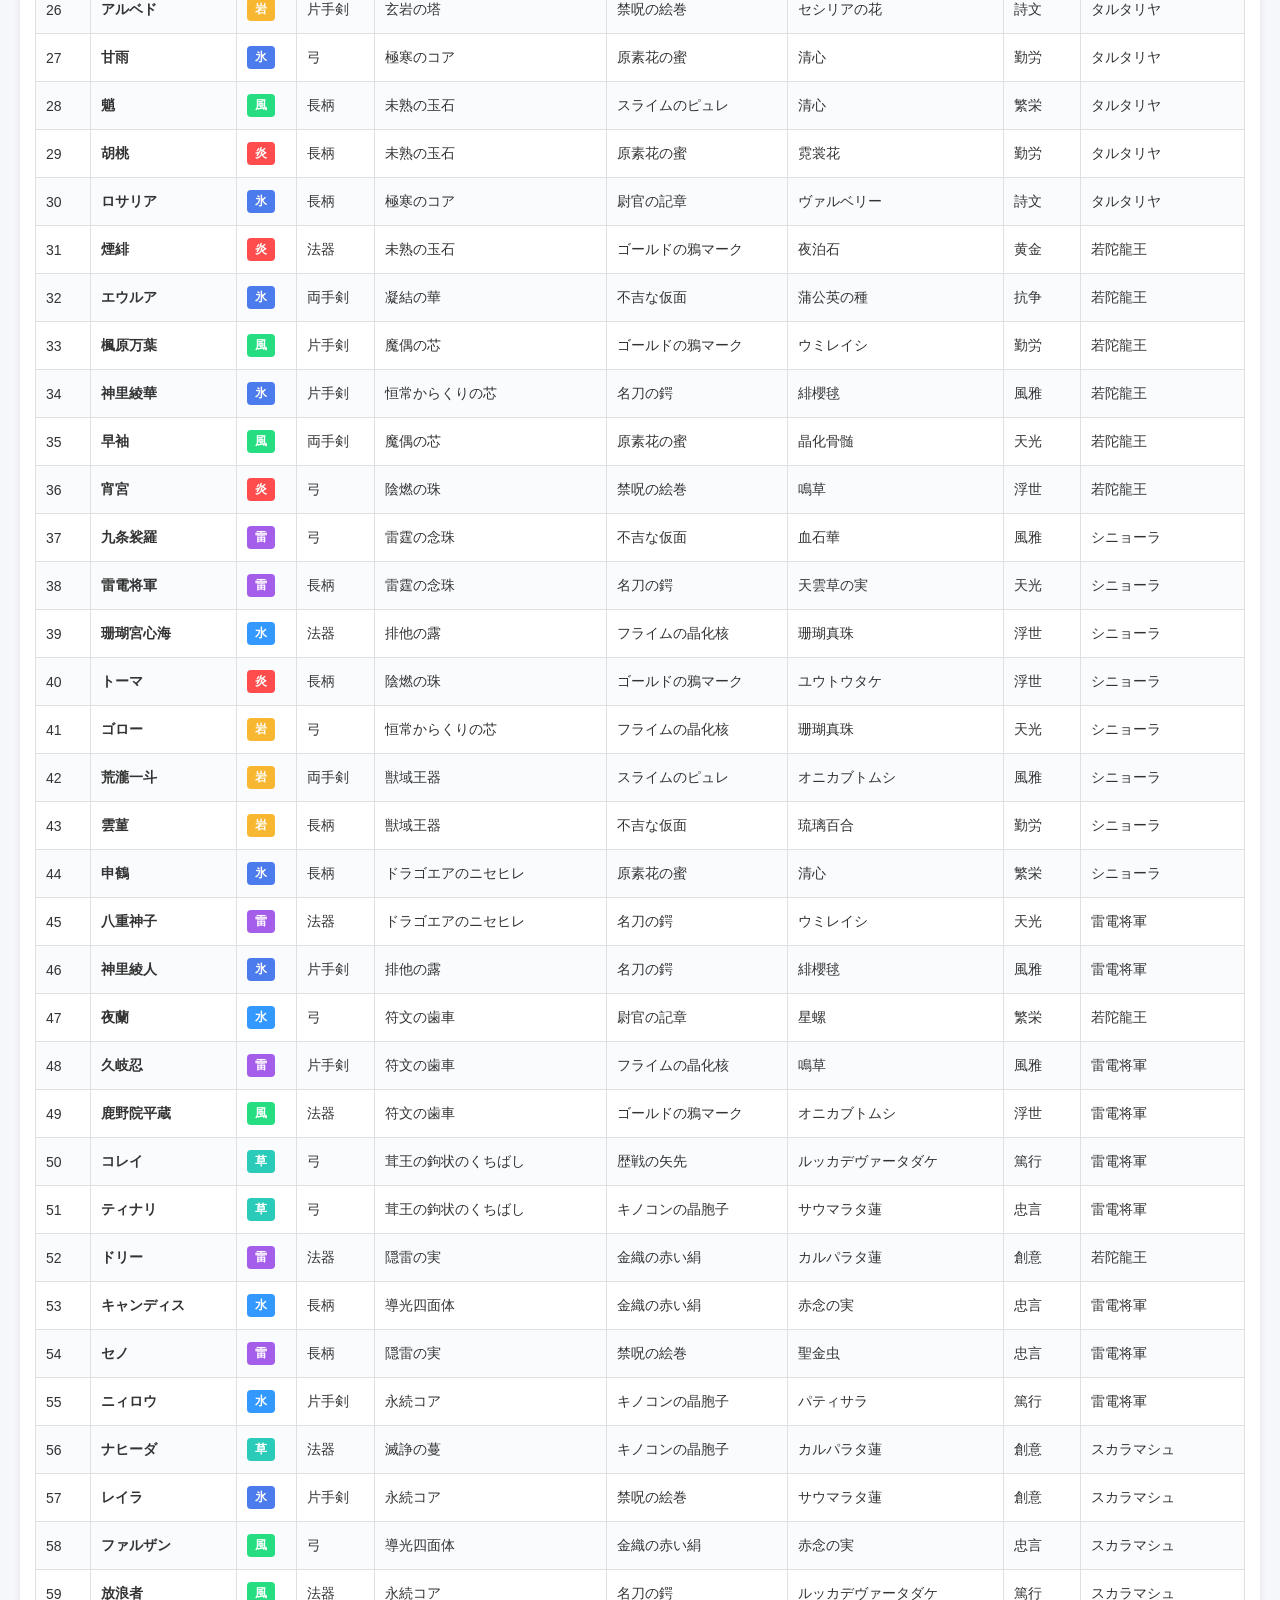
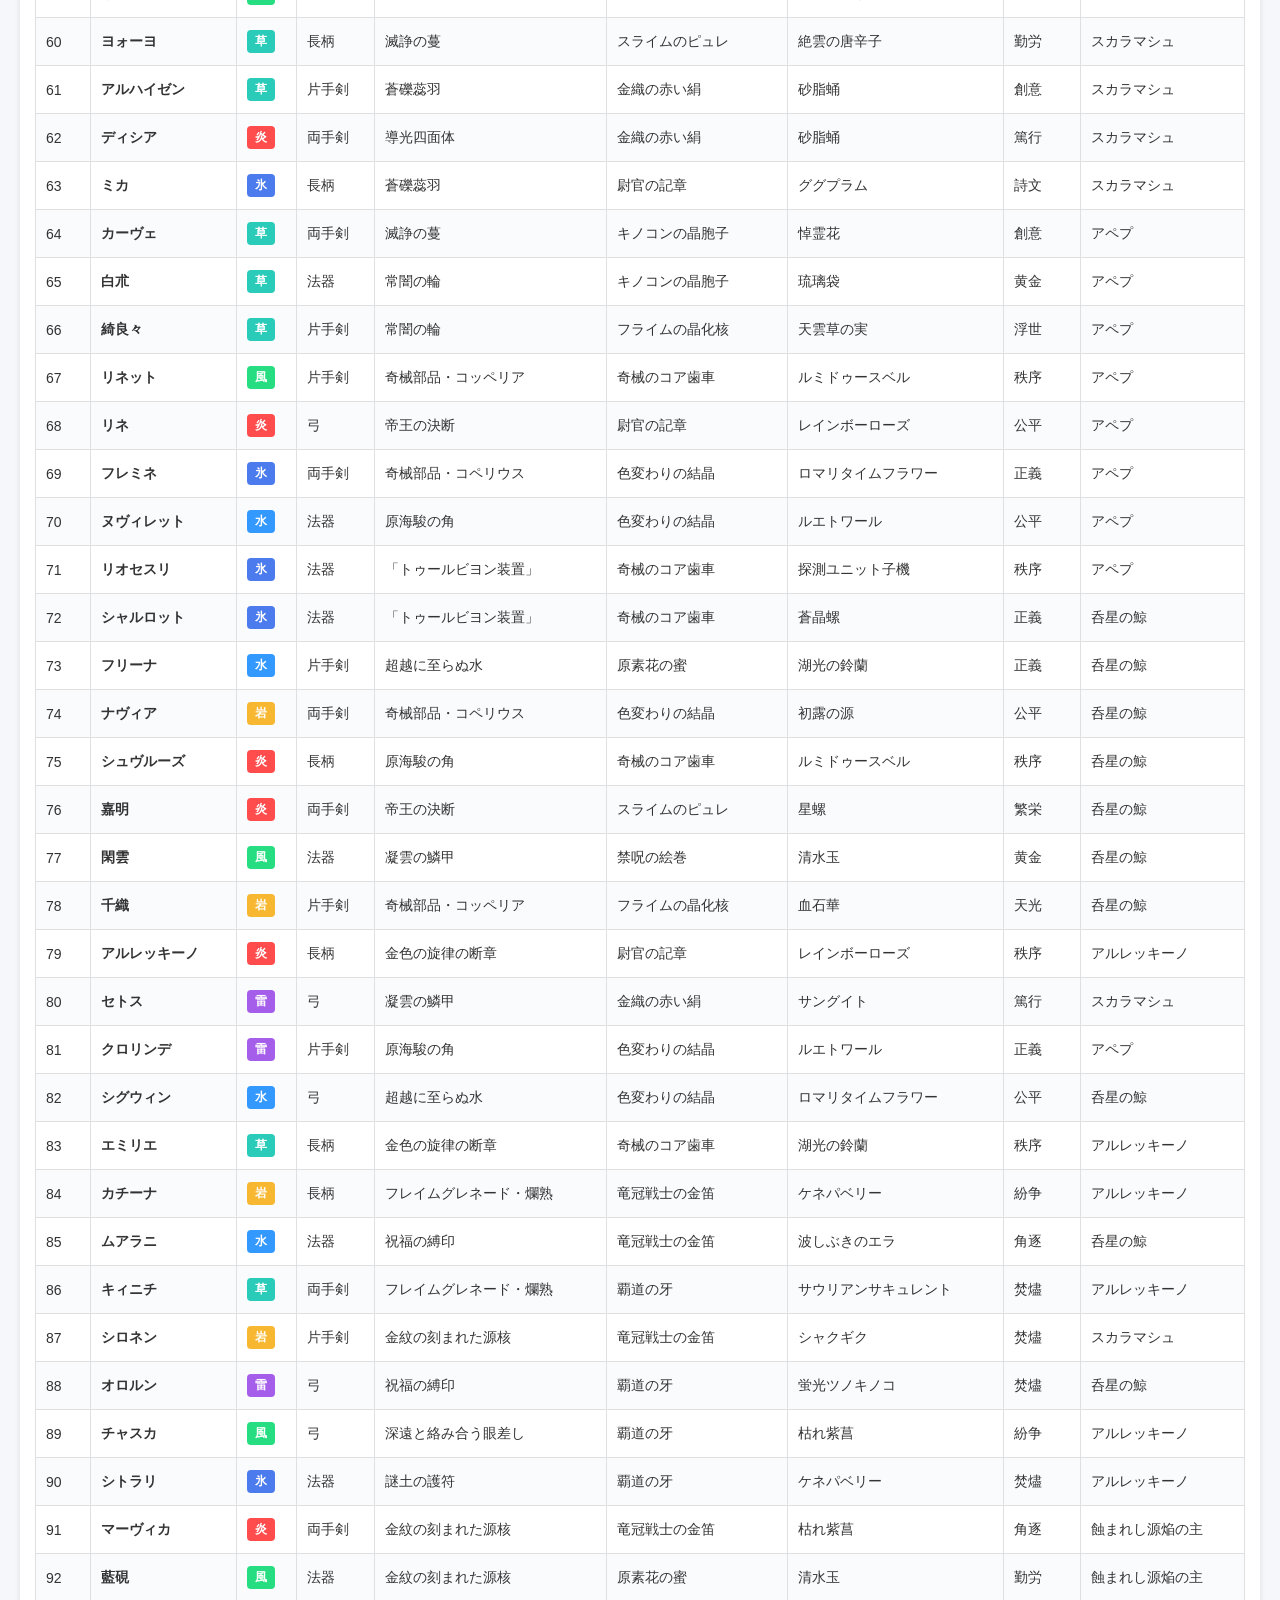
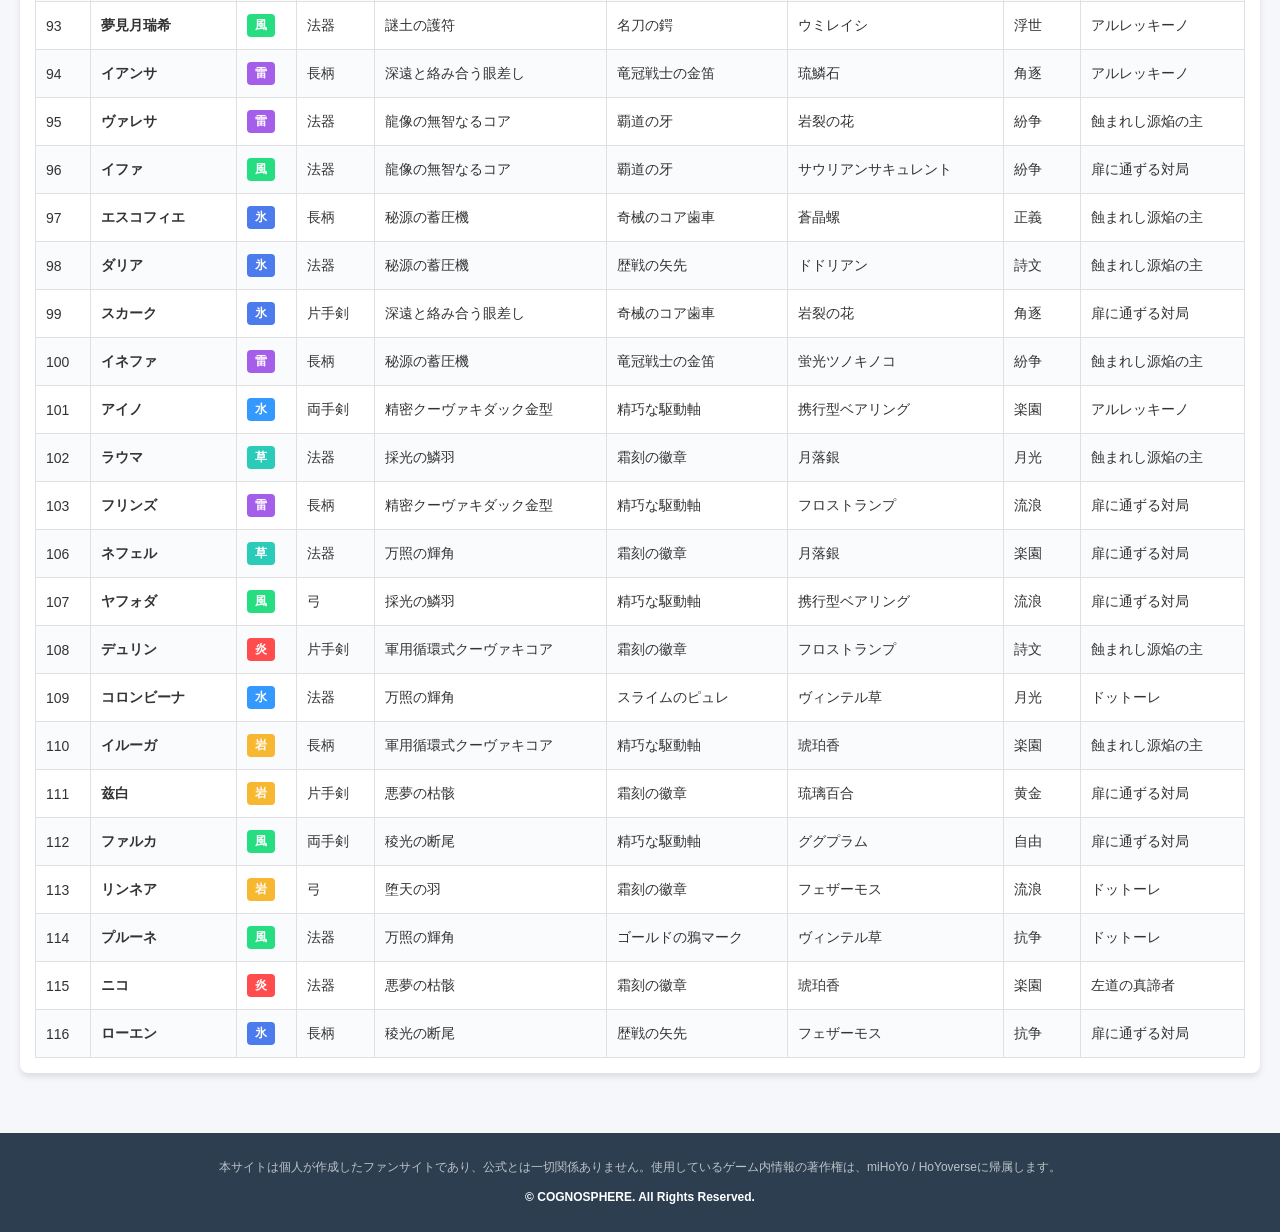
==== commit b49a2e30: "change design" ====
--- a/index.html
+++ b/index.html
@@ -17,9 +17,9 @@
                     <div class="filter-group">
                         <div class="filter-label">モード：</div>
                         <div class="mode-controls">
-                            <button class="mode-btn active" data-mode="all">全体情報表示</button>
-                            <button class="mode-btn" data-mode="break">突破素材表示</button>
-                            <button class="mode-btn" data-mode="talent">天賦素材表示</button>
+                            <button class="mode-btn active" data-mode="all">全体表示</button>
+                            <button class="mode-btn" data-mode="break">突破表示</button>
+                            <button class="mode-btn" data-mode="talent">天賦表示</button>
                         </div>
                     </div>
                     <div class="filter-group">
--- a/style.css
+++ b/style.css
@@ -37,9 +37,9 @@
 
 .filter-group {
     display: grid;
-    grid-template-columns: 160px 1fr; /* ラベル列を固定、右側を伸張 */
-    align-items: center;
-    gap: 8px;
+    grid-template-columns: 130px 1fr; /* ラベル列を固定、右側を伸張（さらに10px縮小） */
+    align-items: center;
+    gap: 6px; /* ラベルとボタンの間隔を狭める */
     width: 100%;
 }
 
@@ -50,7 +50,7 @@
     font-size: 14px;
     white-space: nowrap;
     text-align: left;
-    padding-right: 8px;
+    padding-right: 4px; /* ラベルとボタンの間隔をさらに狭める */
 }
 
 .filter-buttons {
@@ -470,7 +470,7 @@
 
 /* 小画面でラベル列を狭める */
 @media (max-width: 600px) {
-    .filter-group { grid-template-columns: 120px 1fr; }
+    .filter-group { grid-template-columns: 90px 1fr; }
     .filter-label { font-size: 13px; }
 }
 
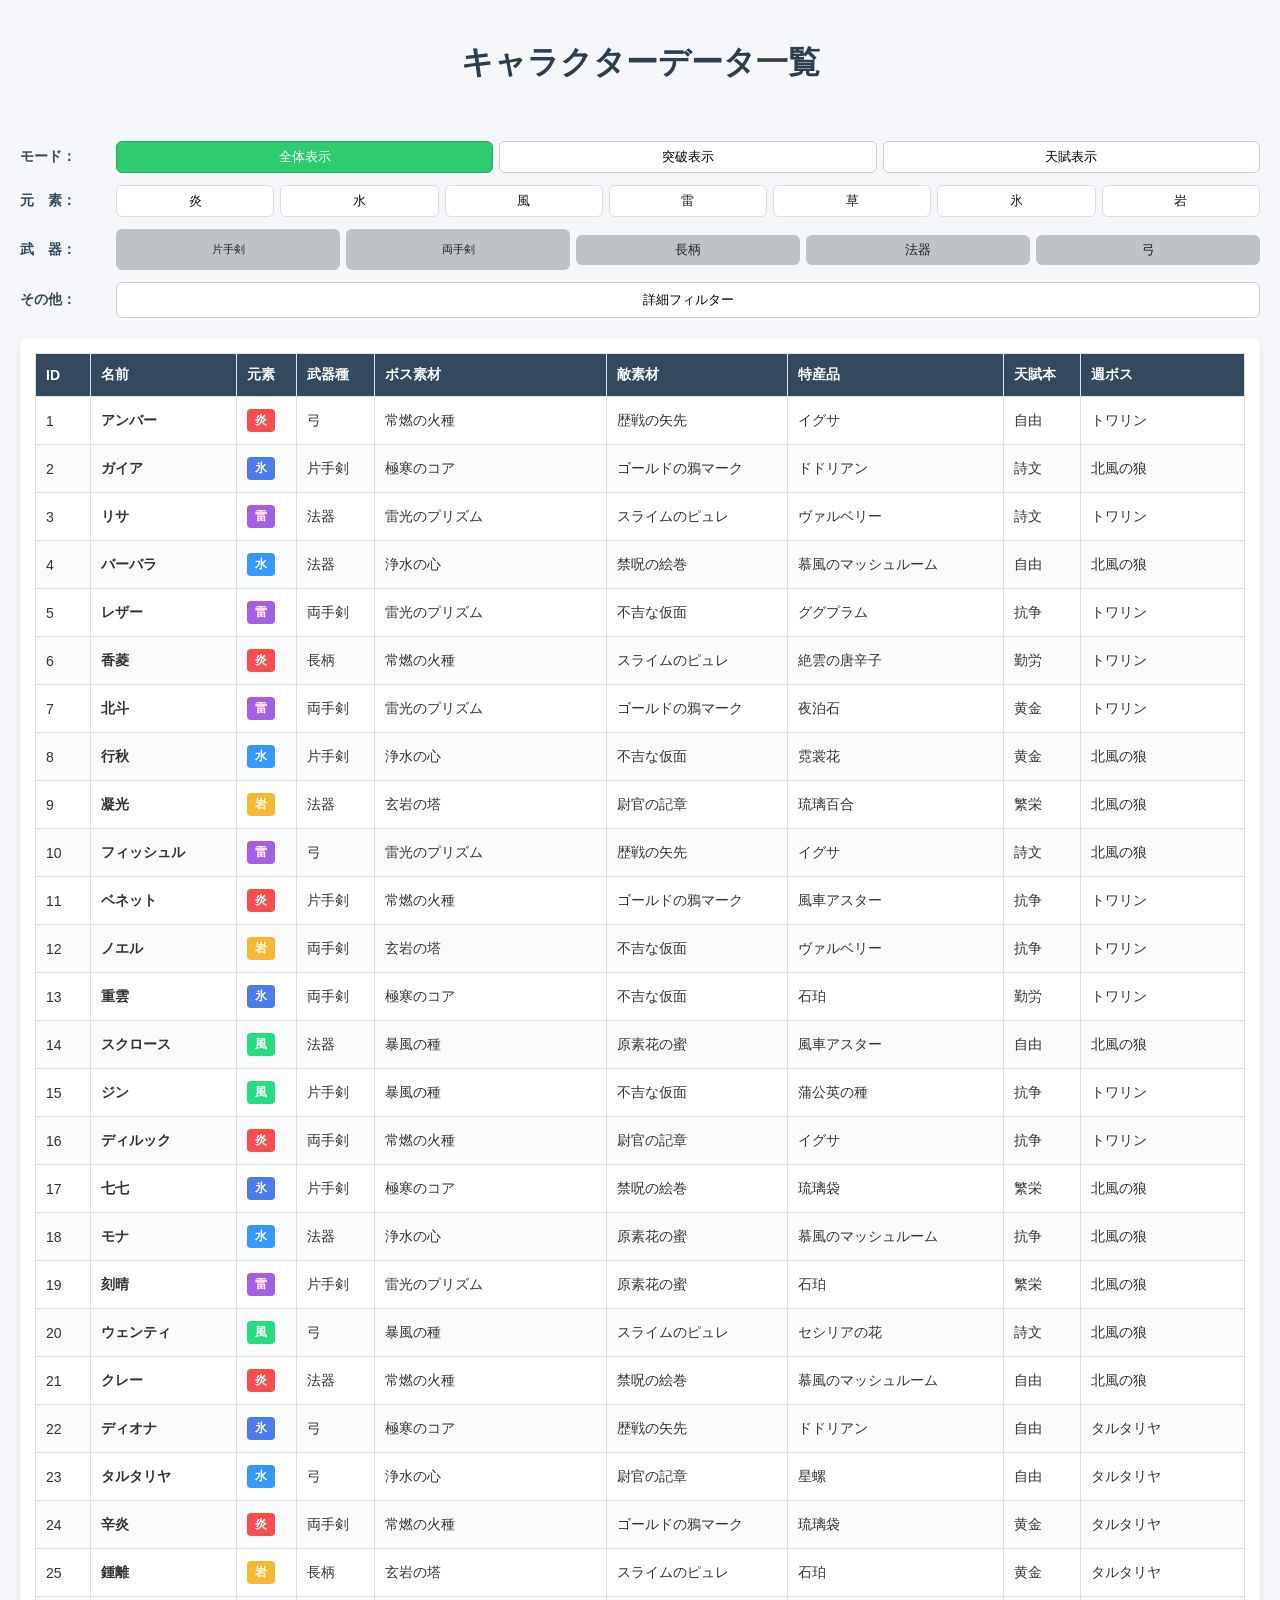
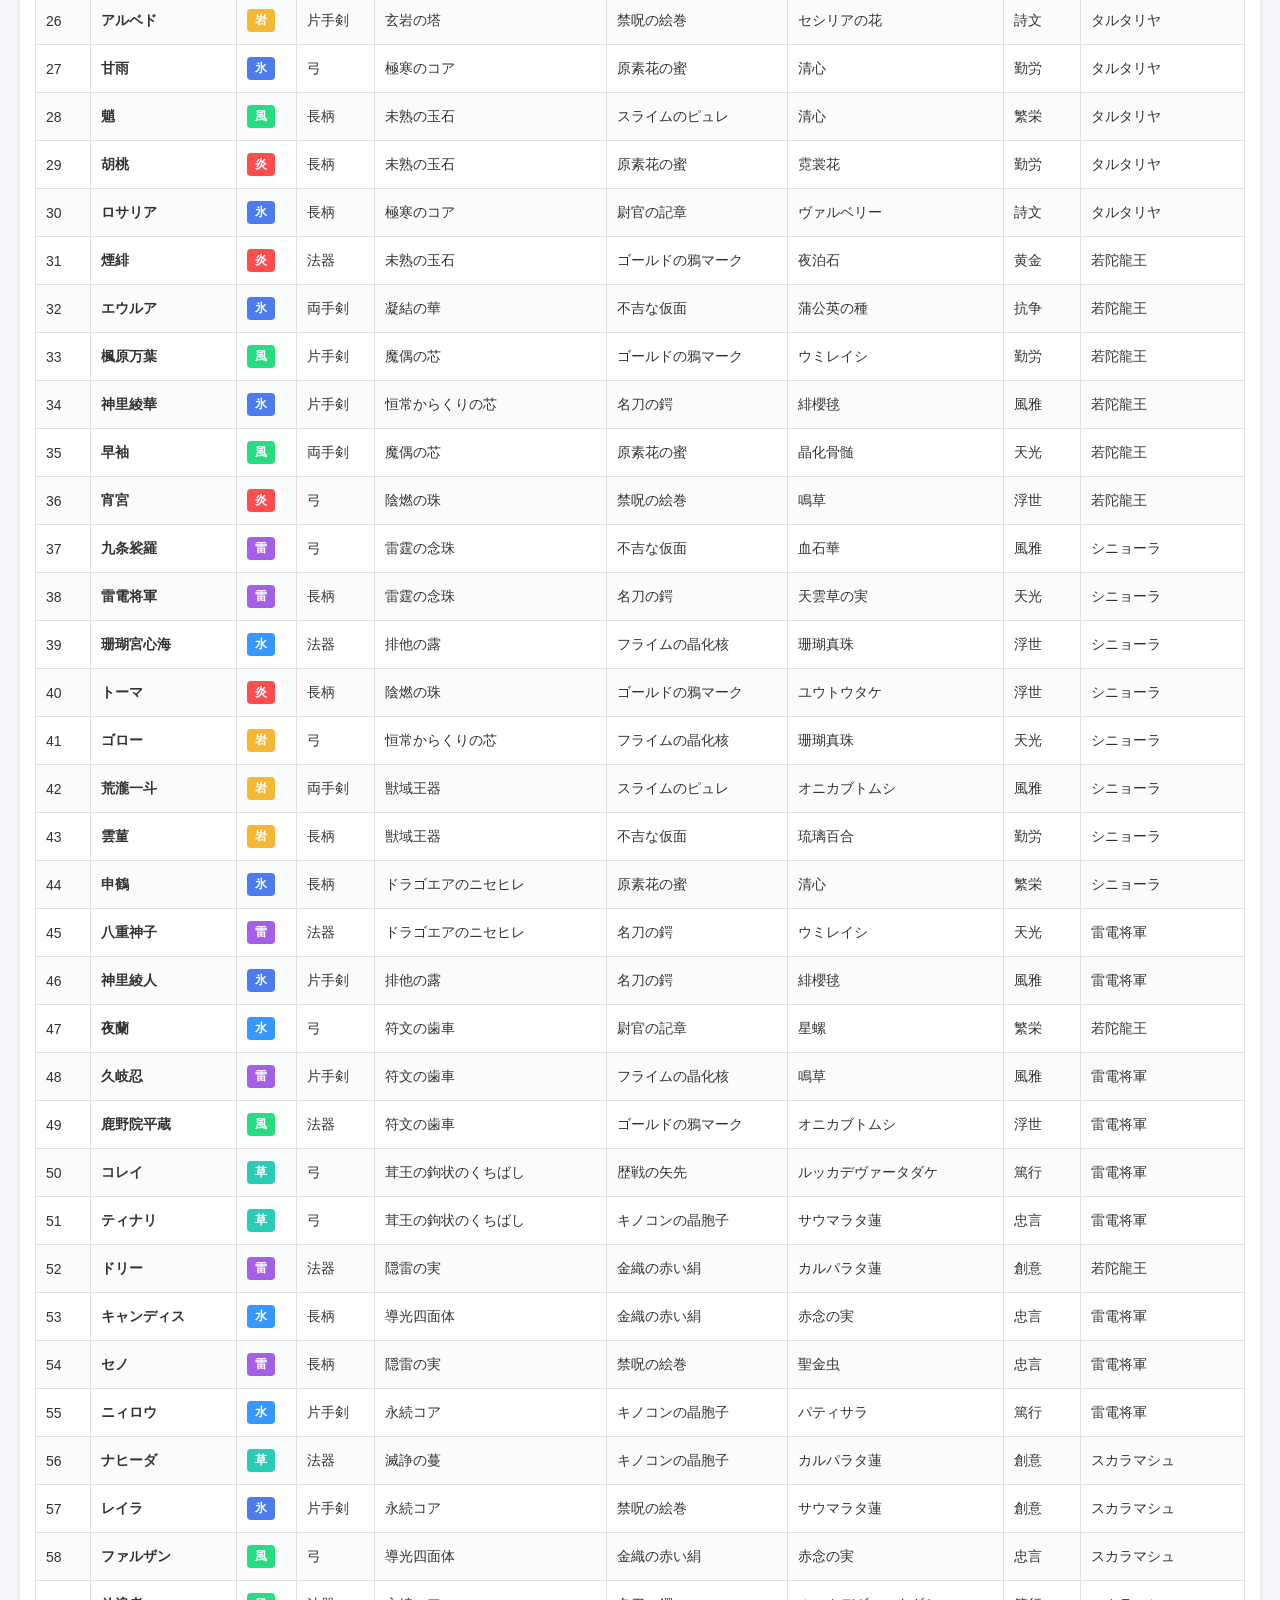
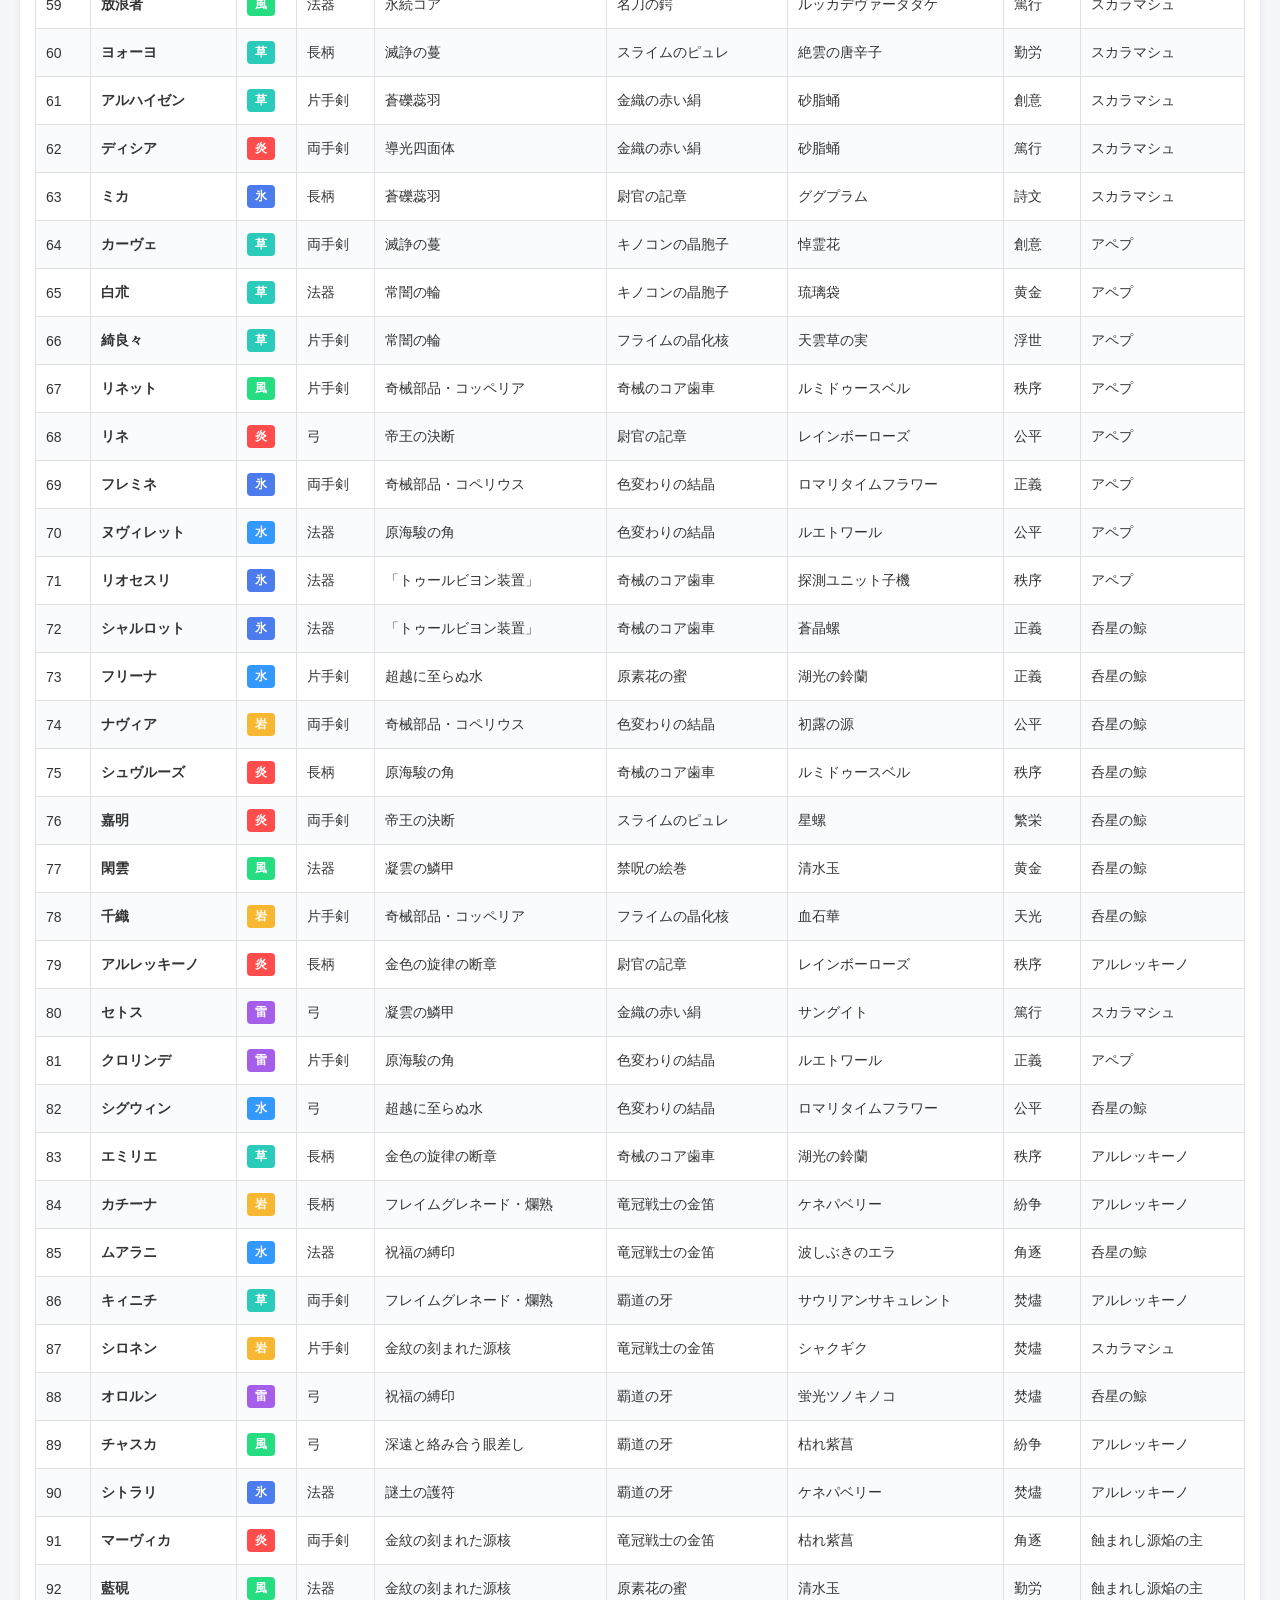
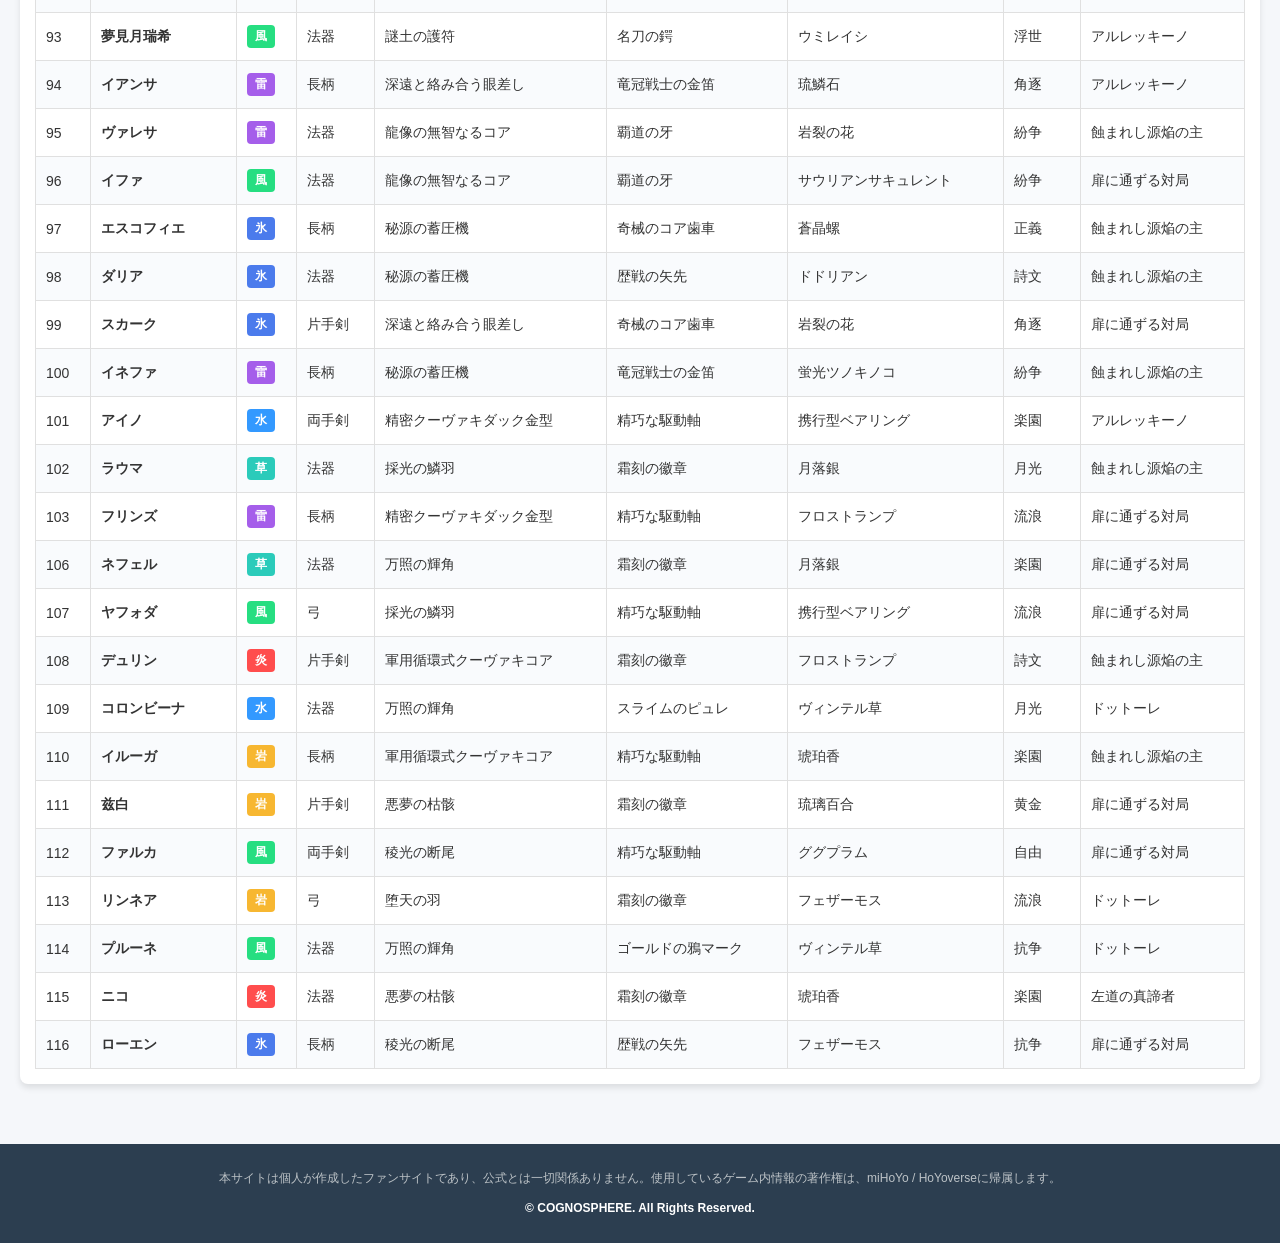
==== commit d94362a2: "change design" ====
--- a/index.html
+++ b/index.html
@@ -30,7 +30,8 @@
                         <div class="filter-label">武　器：</div>
                         <div id="weapon-filters" class="filter-buttons"></div>
                     </div>
-                    <div class="filter-group">
+                    <div class="filter-group filter-other">
+                        <div class="filter-label">その他：</div>
                         <button id="advanced-filter-btn" class="filter-advanced">詳細フィルター</button>
                     </div>
                 </div>
--- a/style.css
+++ b/style.css
@@ -37,7 +37,7 @@
 
 .filter-group {
     display: grid;
-    grid-template-columns: 130px 1fr; /* ラベル列を固定、右側を伸張（さらに10px縮小） */
+    grid-template-columns: 90px 1fr; /* ラベル列を固定、右側を伸張（10px戻し） */
     align-items: center;
     gap: 6px; /* ラベルとボタンの間隔を狭める */
     width: 100%;
@@ -107,6 +107,16 @@
 .filter-toggle.active {
     background-color: #3498db; /* 選択時は色付き */
     color: #fff;
+}
+
+/* 片手剣／両手剣のみ小さめのフォントにする */
+.filter-toggle.weapon-small-font {
+    font-size: 11px;
+    box-sizing: border-box;
+    height: 41px; /* 他の武器種と同じ高さに固定 */
+    display: inline-flex;
+    align-items: center;
+    justify-content: center;
 }
 
 /* 元素ボタンに元素固有色を反映させたい場合の補助クラス */
@@ -292,7 +302,27 @@
     cursor: pointer;
 }
 
+/* 詳細フィルターをボタン領域いっぱいに広げる */
+.filter-group > .filter-advanced {
+    grid-column: 2 / 3;
+    justify-self: stretch;
+    width: 100%;
+}
+
+/* `詳細フィルター` ボタンを `その他：` ラベルの左側に配置する */
+.filter-group.filter-other > .filter-label {
+    grid-column: 1 / 2; /* ラベルを左側に配置 */
+    text-align: left;
+    padding-right: 4px;
+}
+.filter-group.filter-other > .filter-advanced {
+    grid-column: 2 / 3; /* 右側のカラムに配置 */
+    justify-self: stretch;
+    width: 100%;
+}
+
 /* 表示モードによる列の表示切替 */
+.table-container.mode-break th:nth-child(1), .table-container.mode-break td:nth-child(1),
 .table-container.mode-break th:nth-child(3), .table-container.mode-break td:nth-child(3),
 .table-container.mode-break th:nth-child(4), .table-container.mode-break td:nth-child(4),
 .table-container.mode-break th:nth-child(8), .table-container.mode-break td:nth-child(8),
@@ -300,6 +330,7 @@
     display: none;
 }
 
+.table-container.mode-talent th:nth-child(1), .table-container.mode-talent td:nth-child(1),
 .table-container.mode-talent th:nth-child(3), .table-container.mode-talent td:nth-child(3),
 .table-container.mode-talent th:nth-child(4), .table-container.mode-talent td:nth-child(4),
 .table-container.mode-talent th:nth-child(5), .table-container.mode-talent td:nth-child(5) {
@@ -470,7 +501,7 @@
 
 /* 小画面でラベル列を狭める */
 @media (max-width: 600px) {
-    .filter-group { grid-template-columns: 90px 1fr; }
+    .filter-group { grid-template-columns: 50px 1fr; }
     .filter-label { font-size: 13px; }
 }
 
@@ -495,4 +526,5 @@
 
     /* ボタン類を押しやすく */
     .mode-btn, .filter-toggle, .filter-advanced { padding: 10px; font-size: 15px; }
+    .filter-toggle.weapon-small-font { font-size: 11px; }
 }
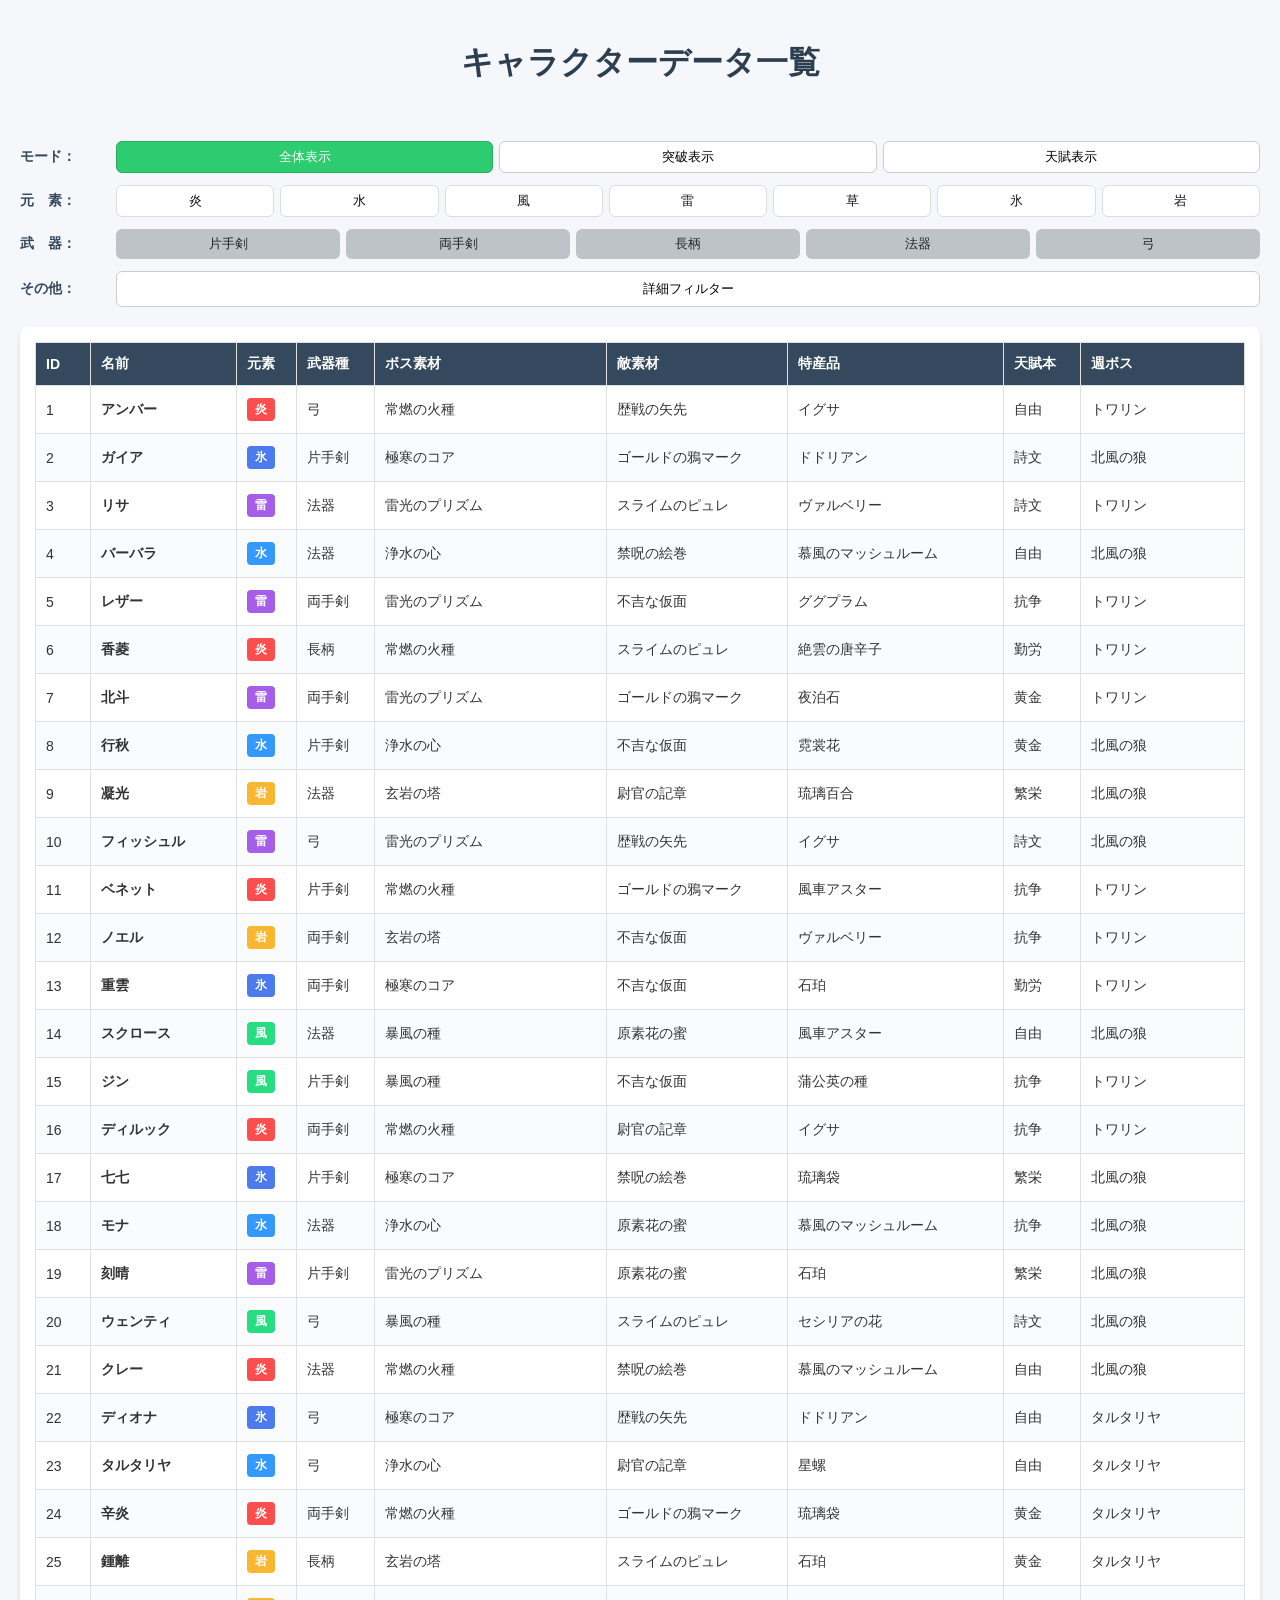
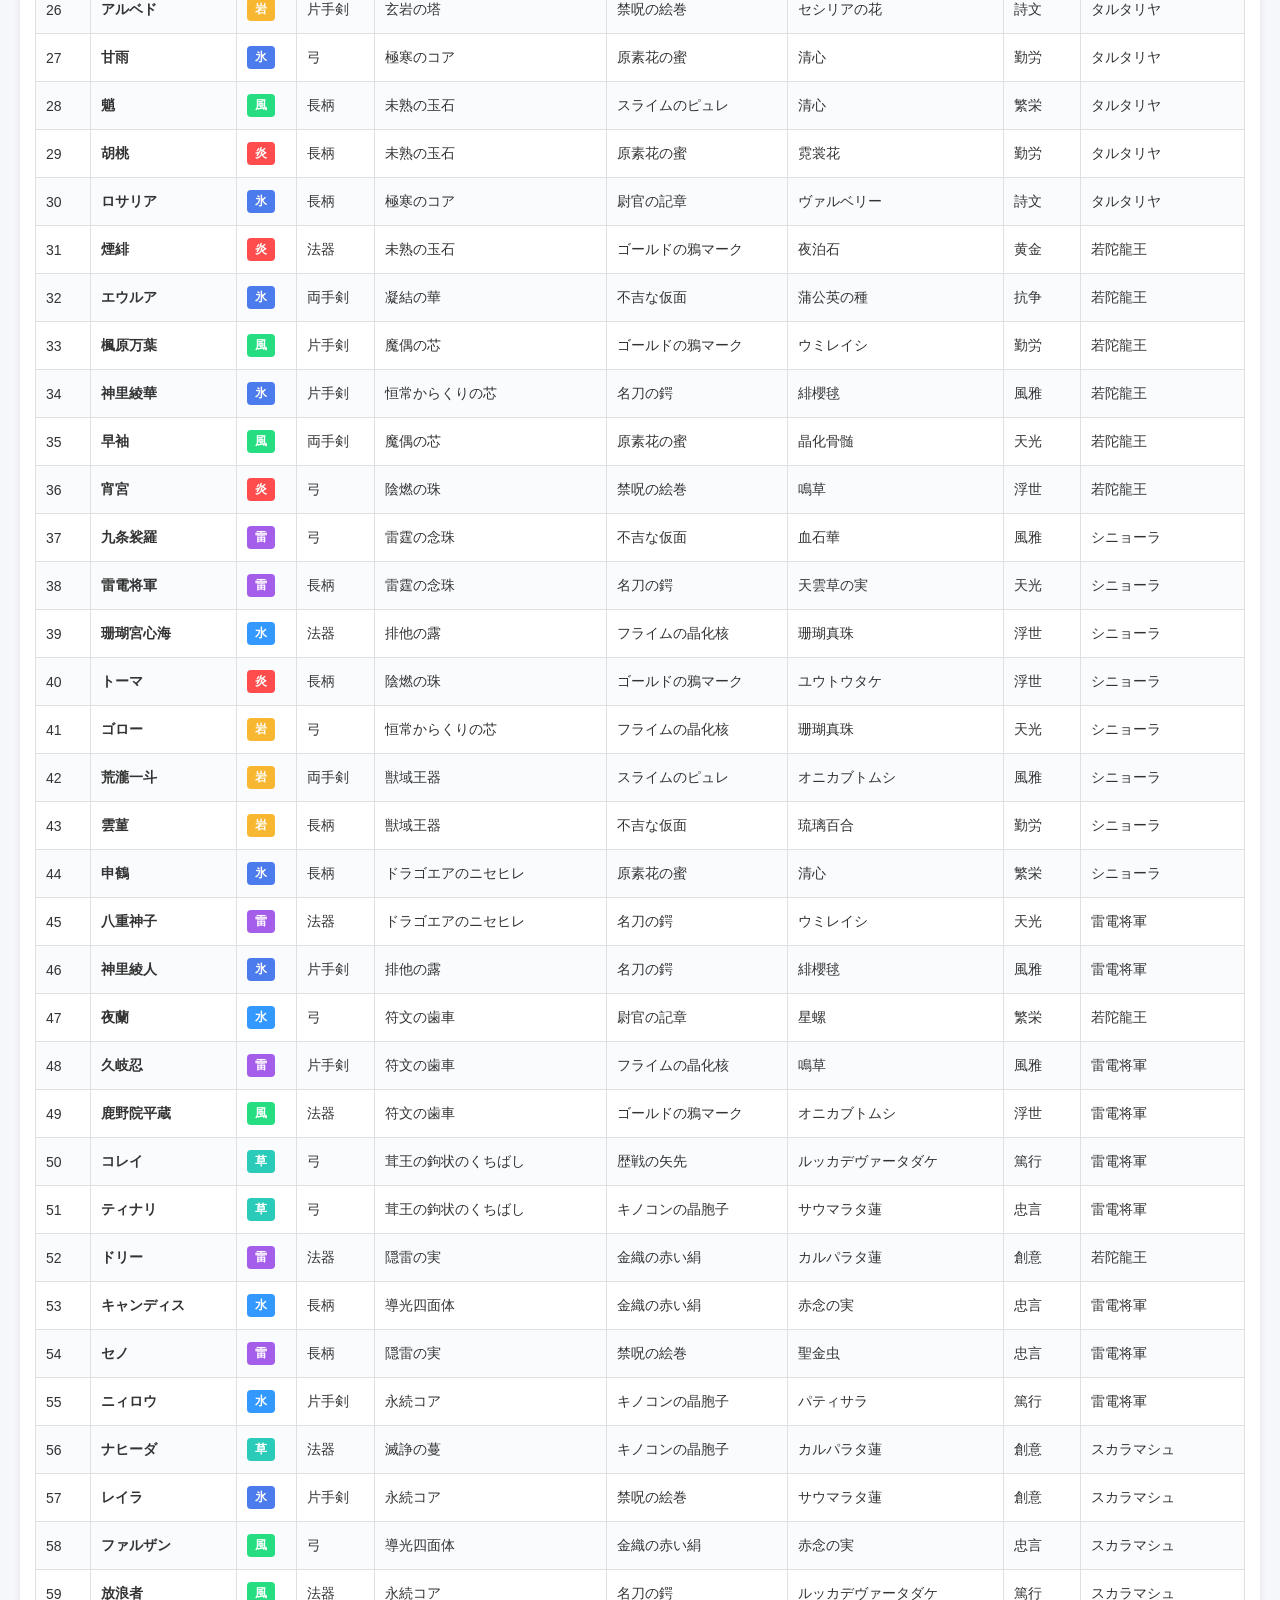
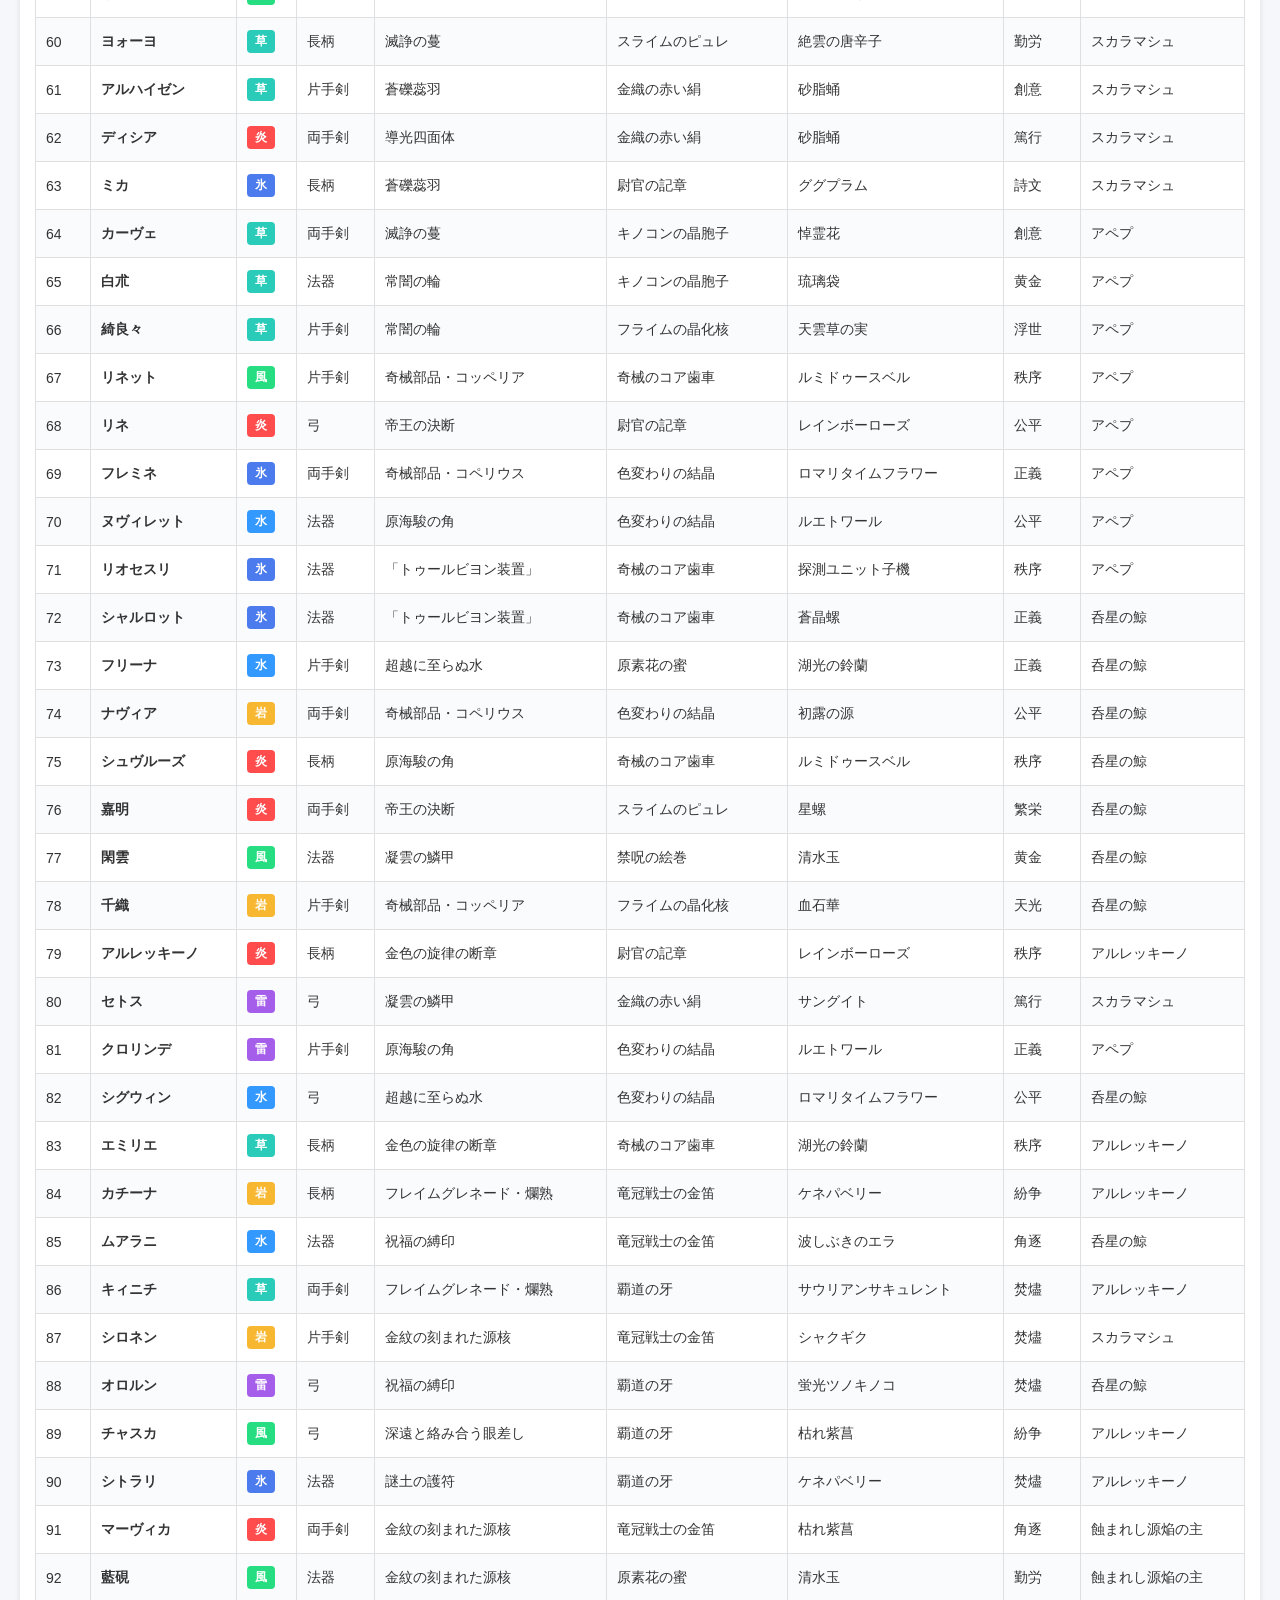
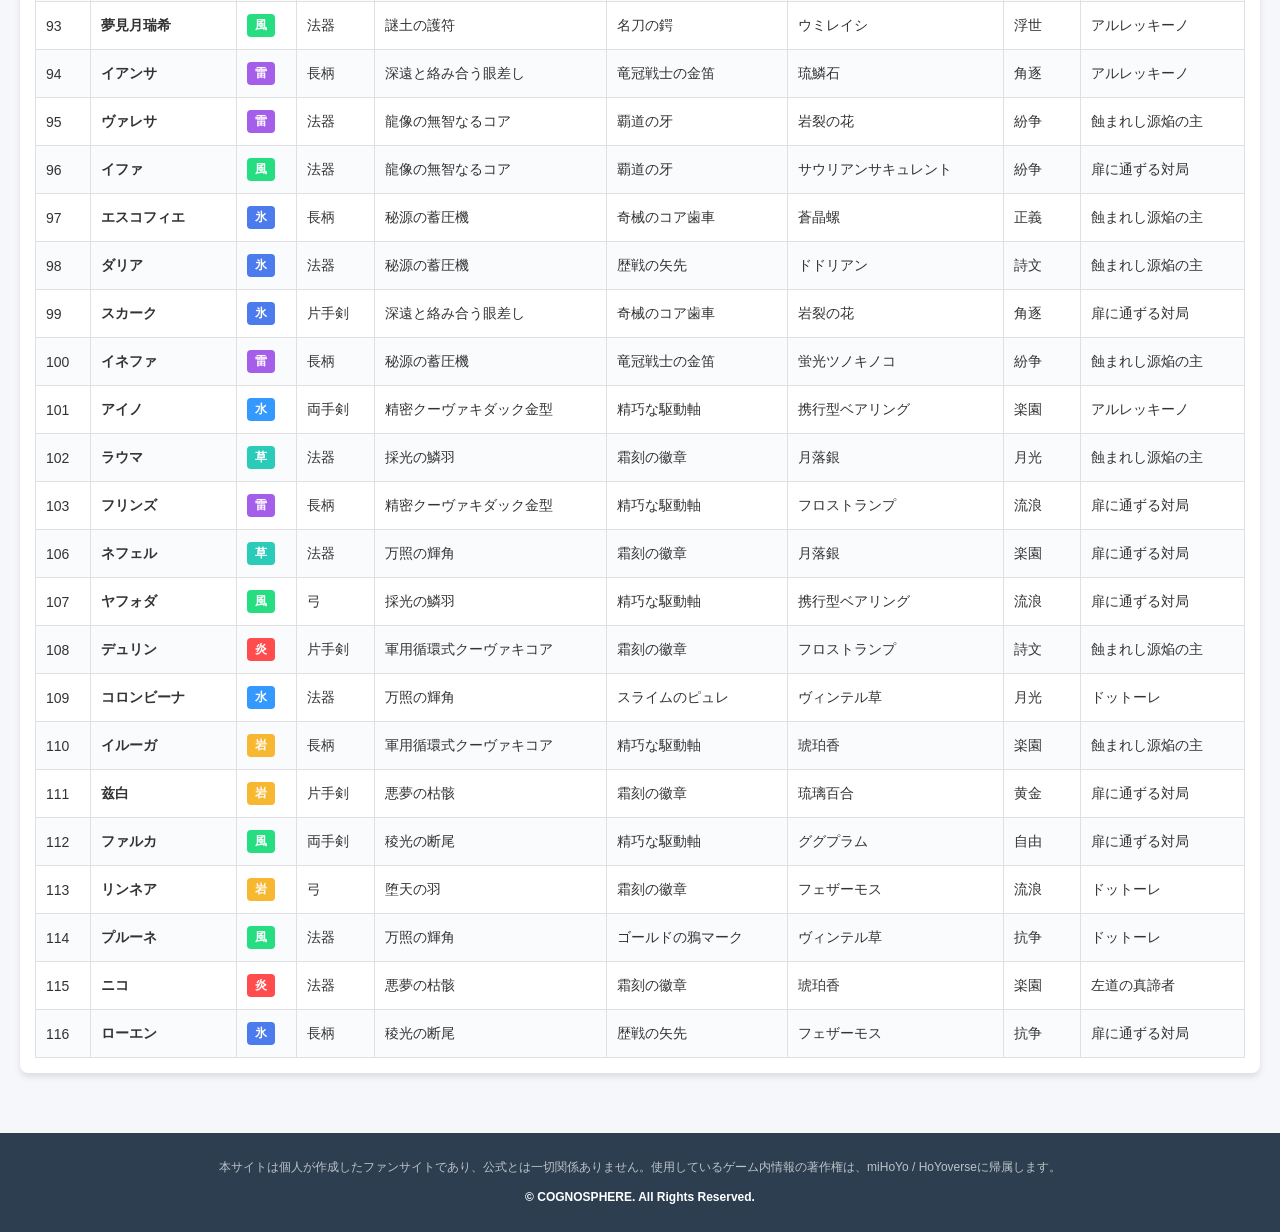
==== commit 31793cc9: "split the file" ====
--- a/index.html
+++ b/index.html
@@ -4,7 +4,32 @@
     <meta charset="UTF-8">
     <meta name="viewport" content="width=device-width, initial-scale=1.0">
     <title>キャラクター一覧</title>
-    <link rel="stylesheet" href="style.css">
+    <!-- Common styles first, then device-specific styles are loaded dynamically -->
+    <link rel="stylesheet" href="style-common.css">
+    <script>
+        (function(){
+            var head = document.getElementsByTagName('head')[0];
+            var link = document.createElement('link');
+            link.rel = 'stylesheet';
+            // treat iPad as mobile; otherwise use width breakpoint (<=600px)
+            var ua = navigator.userAgent || '';
+            var isMobileLike = /iPhone|Android/.test(ua) || /iPad/.test(ua) || window.innerWidth <= 600;
+            link.href = isMobileLike ? 'style_sp.css' : 'style_pc.css';
+            head.appendChild(link);
+
+            // optional: switch on resize/orientation change
+            var pending; window.addEventListener('resize', function(){
+                clearTimeout(pending);
+                pending = setTimeout(function(){
+                    var nowMobile = /iPhone|Android/.test(navigator.userAgent||'') || /iPad/.test(navigator.userAgent||'') || window.innerWidth <= 600;
+                        var desired = nowMobile ? 'style_sp.css' : 'style_pc.css';
+                    if(link.href.indexOf(desired) === -1){
+                        link.href = desired;
+                    }
+                }, 150);
+            });
+        })();
+    </script>
 </head>
 <body>
 
--- a/style-common.css
+++ b/style-common.css
@@ -0,0 +1,340 @@
+@charset "UTF-8";
+
+/* 共通スタイル（PCとSPで共有） */
+
+/* フィルター制御 */
+.filter-controls {
+    margin: 20px 0;
+    text-align: left;
+    display: flex;
+    flex-direction: column; /* PCでも縦並び */
+    align-items: stretch;
+    gap: 12px;
+    width: 100%;
+}
+
+.filter-btn {
+    padding: 10px 20px;
+    font-size: 14px;
+    background-color: #3498db;
+    color: #fff;
+    border: none;
+    border-radius: 5px;
+    cursor: pointer;
+    transition: background-color 0.3s ease;
+}
+
+.filter-btn:hover {
+    background-color: #2980b9;
+}
+
+/* ヘッダー行: 見出しとフィルターを横並びに */
+.header-row {
+    display: flex;
+    flex-direction: column; /* タイトルの下にフィルターを配置 */
+    align-items: center;
+    justify-content: flex-start;
+    gap: 16px;
+}
+
+.filter-group {
+    display: grid;
+    grid-template-columns: 90px 1fr; /* ラベル列を固定、右側を伸張 */
+    align-items: center;
+    gap: 6px; /* ラベルとボタンの間隔 */
+    width: 100%;
+}
+
+.filter-label {
+    font-weight: bold;
+    color: #34495e;
+    margin: 0;
+    font-size: 14px;
+    white-space: nowrap;
+    text-align: left;
+    padding-right: 4px; /* ラベルとボタンの間隔 */
+}
+
+.filter-buttons {
+    display: flex;
+    gap: 6px;
+    flex-wrap: wrap;
+    justify-content: space-between;
+    align-items: center;
+    flex: 1 1 auto; /* ボタン群は残り幅を占める */
+}
+
+/* 各グループ内のボタンを均等に伸ばして左右端を揃える */
+.filter-buttons > .filter-toggle,
+.filter-buttons > .filter-btn,
+.filter-buttons > .mode-btn,
+.mode-controls > .mode-btn {
+    flex: 1 1 0;
+    min-width: 0;
+}
+
+.mode-controls {
+    display: flex;
+    gap: 6px;
+    align-items: center;
+    justify-content: flex-end;
+    flex-wrap: wrap;
+}
+
+.mode-btn {
+    padding: 6px 10px;
+    border-radius: 6px;
+    border: 1px solid #ccc;
+    background-color: #fff;
+    cursor: pointer;
+    font-size: 13px;
+}
+
+.mode-btn.active {
+    background-color: #2ecc71;
+    color: #fff;
+    border-color: #27ae60;
+}
+
+.filter-toggle {
+    padding: 6px 10px;
+    border-radius: 6px;
+    border: none;
+    background-color: #bdc3c7; /* 非選択時 */
+    color: #222;
+    cursor: pointer;
+    font-size: 13px;
+}
+
+.filter-toggle.active {
+    background-color: #3498db; /* 選択時 */
+    color: #fff;
+}
+
+/* タッチ操作最適化 */
+.mode-btn,
+.filter-toggle,
+.filter-advanced,
+.filter-btn,
+.tab-btn,
+.close-btn,
+.btn,
+.filter-checkbox label {
+    touch-action: manipulation;
+    -webkit-tap-highlight-color: transparent;
+}
+
+/* 元素ボタンの色 */
+.filter-buttons .elem-1.active { background-color: #ff4d4d; }
+.filter-buttons .elem-2.active { background-color: #3399ff; }
+.filter-buttons .elem-3.active { background-color: #26de81; }
+.filter-buttons .elem-4.active { background-color: #a55eea; }
+.filter-buttons .elem-5.active { background-color: #2bcbba; }
+.filter-buttons .elem-6.active { background-color: #4b7bec; }
+.filter-buttons .elem-7.active { background-color: #f7b731; }
+
+/* 元素ボタン: 未選択 */
+.filter-toggle.elem-1,
+.filter-toggle.elem-2,
+.filter-toggle.elem-3,
+.filter-toggle.elem-4,
+.filter-toggle.elem-5,
+.filter-toggle.elem-6,
+.filter-toggle.elem-7 {
+    background-color: #fff;
+    color: #111;
+    border: 1px solid #ddd;
+}
+
+/* モーダル */
+.modal-overlay {
+    position: fixed;
+    top: 0;
+    left: 0;
+    width: 100%;
+    height: 100%;
+    background-color: rgba(0, 0, 0, 0.5);
+    z-index: 999;
+}
+
+.modal {
+    position: fixed;
+    top: 50%;
+    left: 50%;
+    transform: translate(-50%, -50%);
+    background-color: #fff;
+    border-radius: 8px;
+    box-shadow: 0 4px 20px rgba(0, 0, 0, 0.3);
+    z-index: 1000;
+    max-width: 500px;
+    width: 90%;
+    max-height: 80vh;
+    overflow-y: auto;
+}
+
+.modal-header {
+    display: flex;
+    justify-content: space-between;
+    align-items: center;
+    padding: 20px;
+    border-bottom: 1px solid #e0e0e0;
+}
+
+.modal-header h2 {
+    margin: 0;
+    font-size: 20px;
+    color: #2c3e50;
+}
+
+.close-btn {
+    background: none;
+    border: none;
+    font-size: 28px;
+    cursor: pointer;
+    color: #999;
+    transition: color 0.3s ease;
+}
+
+.close-btn:hover { color: #333; }
+
+.modal-body { padding: 20px; }
+
+.filter-section { margin-bottom: 25px; }
+
+.filter-section h3 {
+    margin: 0 0 12px 0;
+    font-size: 14px;
+    color: #34495e;
+    font-weight: bold;
+}
+
+.filter-options { display: flex; flex-wrap: wrap; gap: 8px; }
+
+.filter-checkbox { display: flex; align-items: center; gap: 6px; }
+
+.filter-checkbox input[type="checkbox"] { cursor: pointer; width: 16px; height: 16px; }
+
+.filter-checkbox label {
+    cursor: pointer;
+    padding: 6px 12px;
+    border: 1px solid #ddd;
+    border-radius: 4px;
+    background-color: #f9fbfd;
+    transition: all 0.2s ease;
+    user-select: none;
+}
+
+.filter-checkbox input[type="checkbox"]:checked  label {
+    background-color: #3498db;
+    color: #fff;
+    border-color: #3498db;
+}
+
+.modal-footer { display: flex; justify-content: flex-end; gap: 10px; padding: 20px; border-top: 1px solid #e0e0e0; }
+
+.modal-tabs { display: flex; gap: 6px; padding: 8px 12px; border-bottom: 1px solid #eee; flex-wrap: wrap; }
+
+.tab-btn { background: none; border: 1px solid transparent; padding: 6px 10px; border-radius: 6px; cursor: pointer; font-size: 13px; }
+.tab-btn.active { background-color: #3498db; color: #fff; border-color: #3498db; }
+
+.tab-contents { padding: 12px; }
+.tab-panel { display: none; }
+.tab-panel.active { display: block; }
+
+.modal-filter-list { display: flex; flex-direction: column; gap: 8px; }
+
+.modal-filter-list .filter-checkbox { display: flex; align-items: center; gap: 8px; }
+
+.filter-advanced { padding: 8px 12px; border-radius: 6px; border: 1px solid #ccc; background-color: #fff; cursor: pointer; }
+
+/* 詳細フィルターをボタン領域いっぱいに広げる */
+.filter-group > .filter-advanced { grid-column: 2 / 3; justify-self: stretch; width: 100%; }
+
+/* `詳細フィルター` ボタンを `その他：` ラベルの左側に配置する */
+.filter-group.filter-other > .filter-label { grid-column: 1 / 2; text-align: left; padding-right: 4px; }
+.filter-group.filter-other > .filter-advanced { grid-column: 2 / 3; justify-self: stretch; width: 100%; }
+
+/* 表示モードによる列の表示切替 */
+.table-container.mode-break th:nth-child(1), .table-container.mode-break td:nth-child(1),
+.table-container.mode-break th:nth-child(3), .table-container.mode-break td:nth-child(3),
+.table-container.mode-break th:nth-child(4), .table-container.mode-break td:nth-child(4),
+.table-container.mode-break th:nth-child(8), .table-container.mode-break td:nth-child(8),
+.table-container.mode-break th:nth-child(9), .table-container.mode-break td:nth-child(9) { display: none; }
+
+.table-container.mode-talent th:nth-child(1), .table-container.mode-talent td:nth-child(1),
+.table-container.mode-talent th:nth-child(3), .table-container.mode-talent td:nth-child(3),
+.table-container.mode-talent th:nth-child(4), .table-container.mode-talent td:nth-child(4),
+.table-container.mode-talent th:nth-child(5), .table-container.mode-talent td:nth-child(5) { display: none; }
+
+.btn { padding: 10px 20px; border: none; border-radius: 5px; cursor: pointer; font-size: 14px; transition: background-color 0.3s ease; }
+
+.btn-primary { background-color: #3498db; color: #fff; }
+.btn-primary:hover { background-color: #2980b9; }
+
+.btn-secondary { background-color: #bdc3c7; color: #333; }
+.btn-secondary:hover { background-color: #95a5a6; }
+
+html, body { height: 100%; margin: 0; padding: 0; }
+
+body { font-family: "Helvetica Neue", Arial, "Hiragino Kaku Gothic ProN", "Hiragino Sans", Meiryo, sans-serif; background-color: #f5f7fa; color: #333; }
+
+.page-container { display: flex; flex-direction: column; min-height: 100vh; }
+
+.content-wrap { flex: 1; padding: 20px; }
+
+h1 { text-align: center; color: #2c3e50; margin-bottom: 20px; }
+
+.table-container { overflow-x: auto; background-color: #fff; padding: 15px; border-radius: 8px; box-shadow: 0 4px 6px rgba(0,0,0,0.1); }
+
+table { width: 100%; border-collapse: collapse; font-size: 14px; }
+
+th, td { border: 1px solid #e0e0e0; padding: 12px 10px; text-align: left; }
+
+th { background-color: #34495e; color: #fff; font-weight: bold; position: sticky; top: 0; }
+
+tr:nth-child(even) { background-color: #f9fbfd; }
+
+tr:hover { background-color: #f1f4f8; }
+
+.status-message { text-align: center; font-size: 16px; padding: 20px; font-weight: bold; }
+.status-message.error { color: #e74c3c; }
+
+.element-badge { display: inline-block; padding: 3px 8px; border-radius: 4px; color: #fff; font-weight: bold; font-size: 12px; }
+.elem-1 { background-color: #ff4d4d; } /* 炎 */
+.elem-2 { background-color: #3399ff; } /* 水 */
+.elem-3 { background-color: #26de81; } /* 風 */
+.elem-4 { background-color: #a55eea; } /* 雷 */
+.elem-5 { background-color: #2bcbba; } /* 草 */
+.elem-6 { background-color: #4b7bec; } /* 氷 */
+.elem-7 { background-color: #f7b731; } /* 岩 */
+
+footer { background-color: #2c3e50; color: #bdc3c7; text-align: center; padding: 20px; font-size: 12px; line-height: 1.6; margin-top: 40px; }
+footer p { margin: 5px 0; }
+footer .copyright { margin-top: 10px; color: #fff; font-weight: bold; }
+
+/* --- レスポンシブ: PC / SP 切替 --- */
+@media (max-width: 1024px) {
+    .header-row { flex-direction: column; align-items: stretch; gap: 12px; }
+    .filter-controls { display: flex; flex-direction: column; gap: 10px; align-items: stretch; }
+    .filter-group { justify-content: space-between; }
+}
+
+@media (max-width: 600px) {
+    .filter-group { grid-template-columns: 50px 1fr; }
+    .filter-label { font-size: 13px; }
+}
+
+@media (max-width: 600px) {
+    .content-wrap { padding: 12px; }
+    .header-row { align-items: flex-start; flex-direction: column; gap: 10px; }
+    .filter-controls { gap: 8px; }
+    .modal { width: 96%; max-width: 96%; left: 50%; transform: translate(-50%, -50%); }
+    .table-container { padding: 8px; box-shadow: none; overflow-x: auto; }
+    table { width: 100%; table-layout: auto; font-size: 13px; }
+    th, td { padding: 8px 8px; }
+    th { font-size: 13px; }
+    tr { background-color: transparent; box-shadow: none; border-radius: 0; margin-bottom: 0; }
+    td { white-space: normal; word-break: break-word; }
+    .mode-btn, .filter-toggle, .filter-advanced { padding: 10px; font-size: 15px; }
+    .filter-toggle.weapon-small-font { font-size: 12px; box-sizing: border-box; height: 41px; display: inline-flex; align-items: center; justify-content: center; }
+}
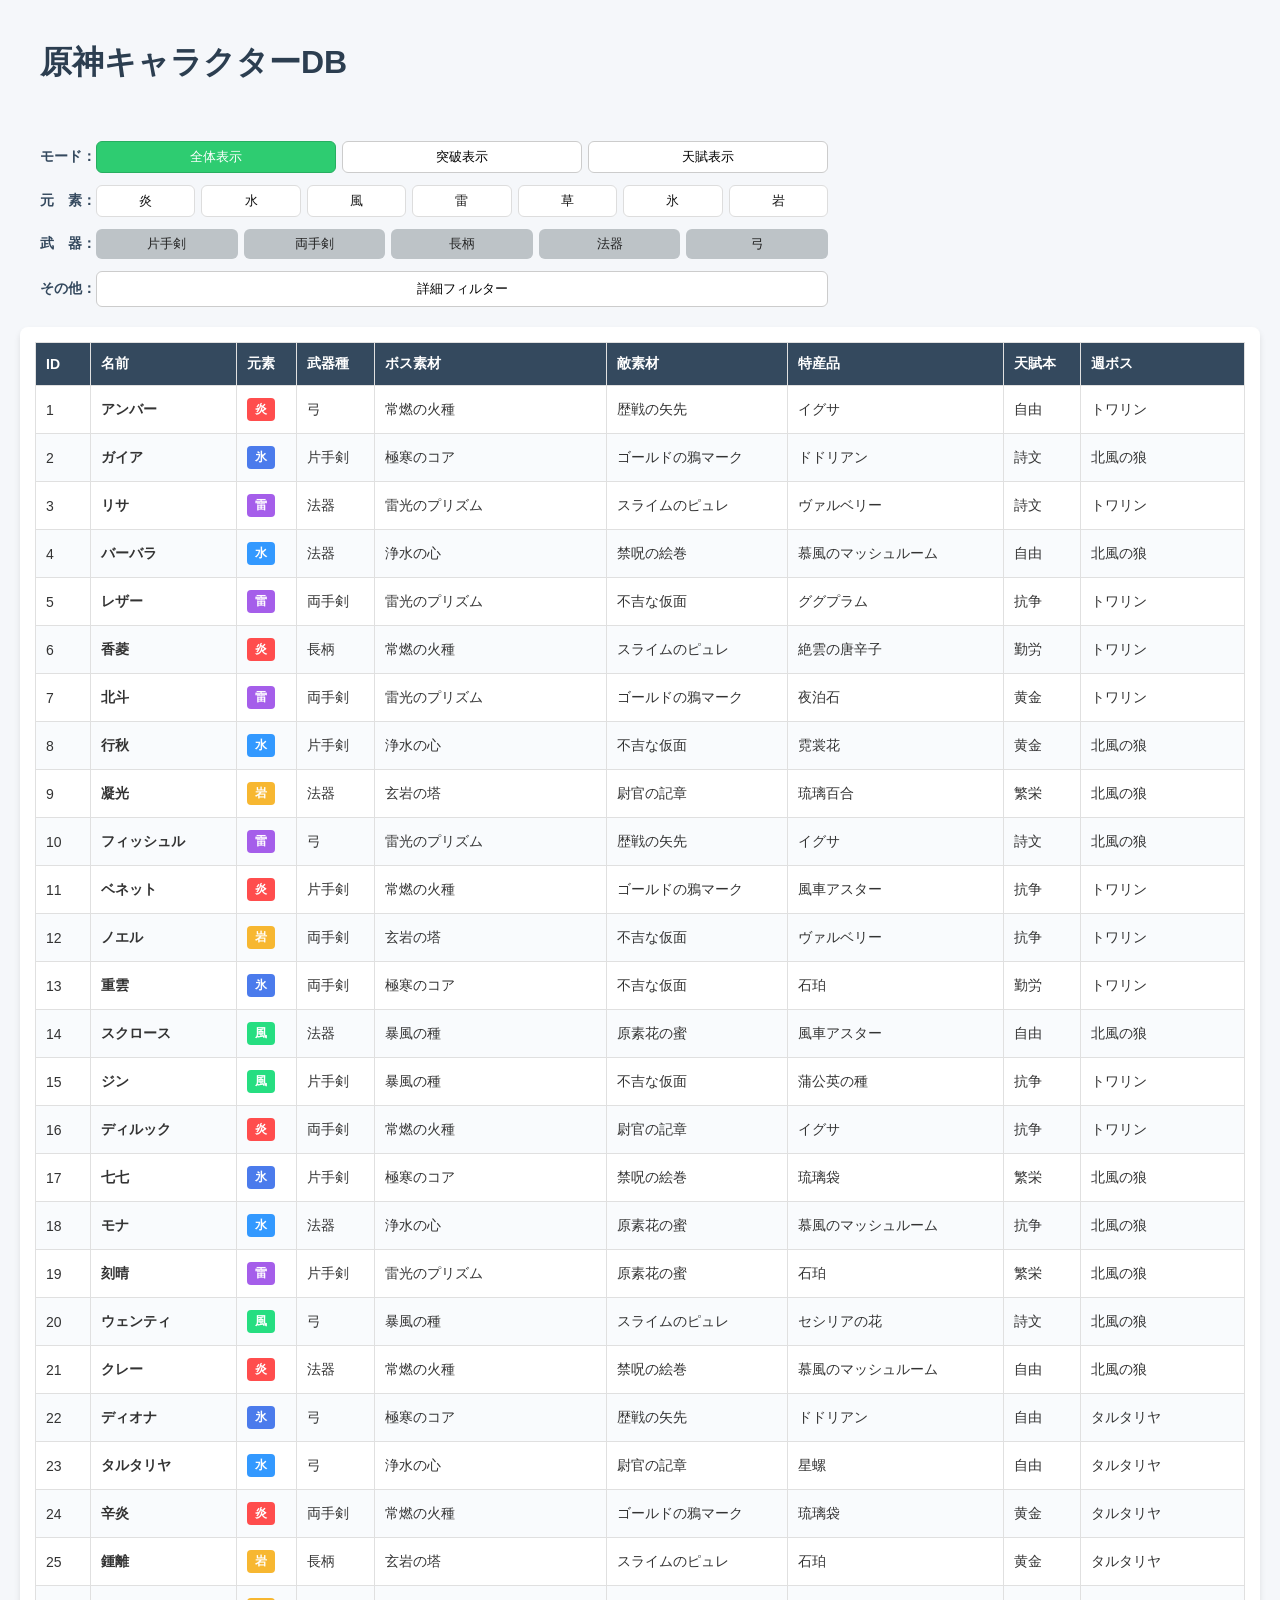
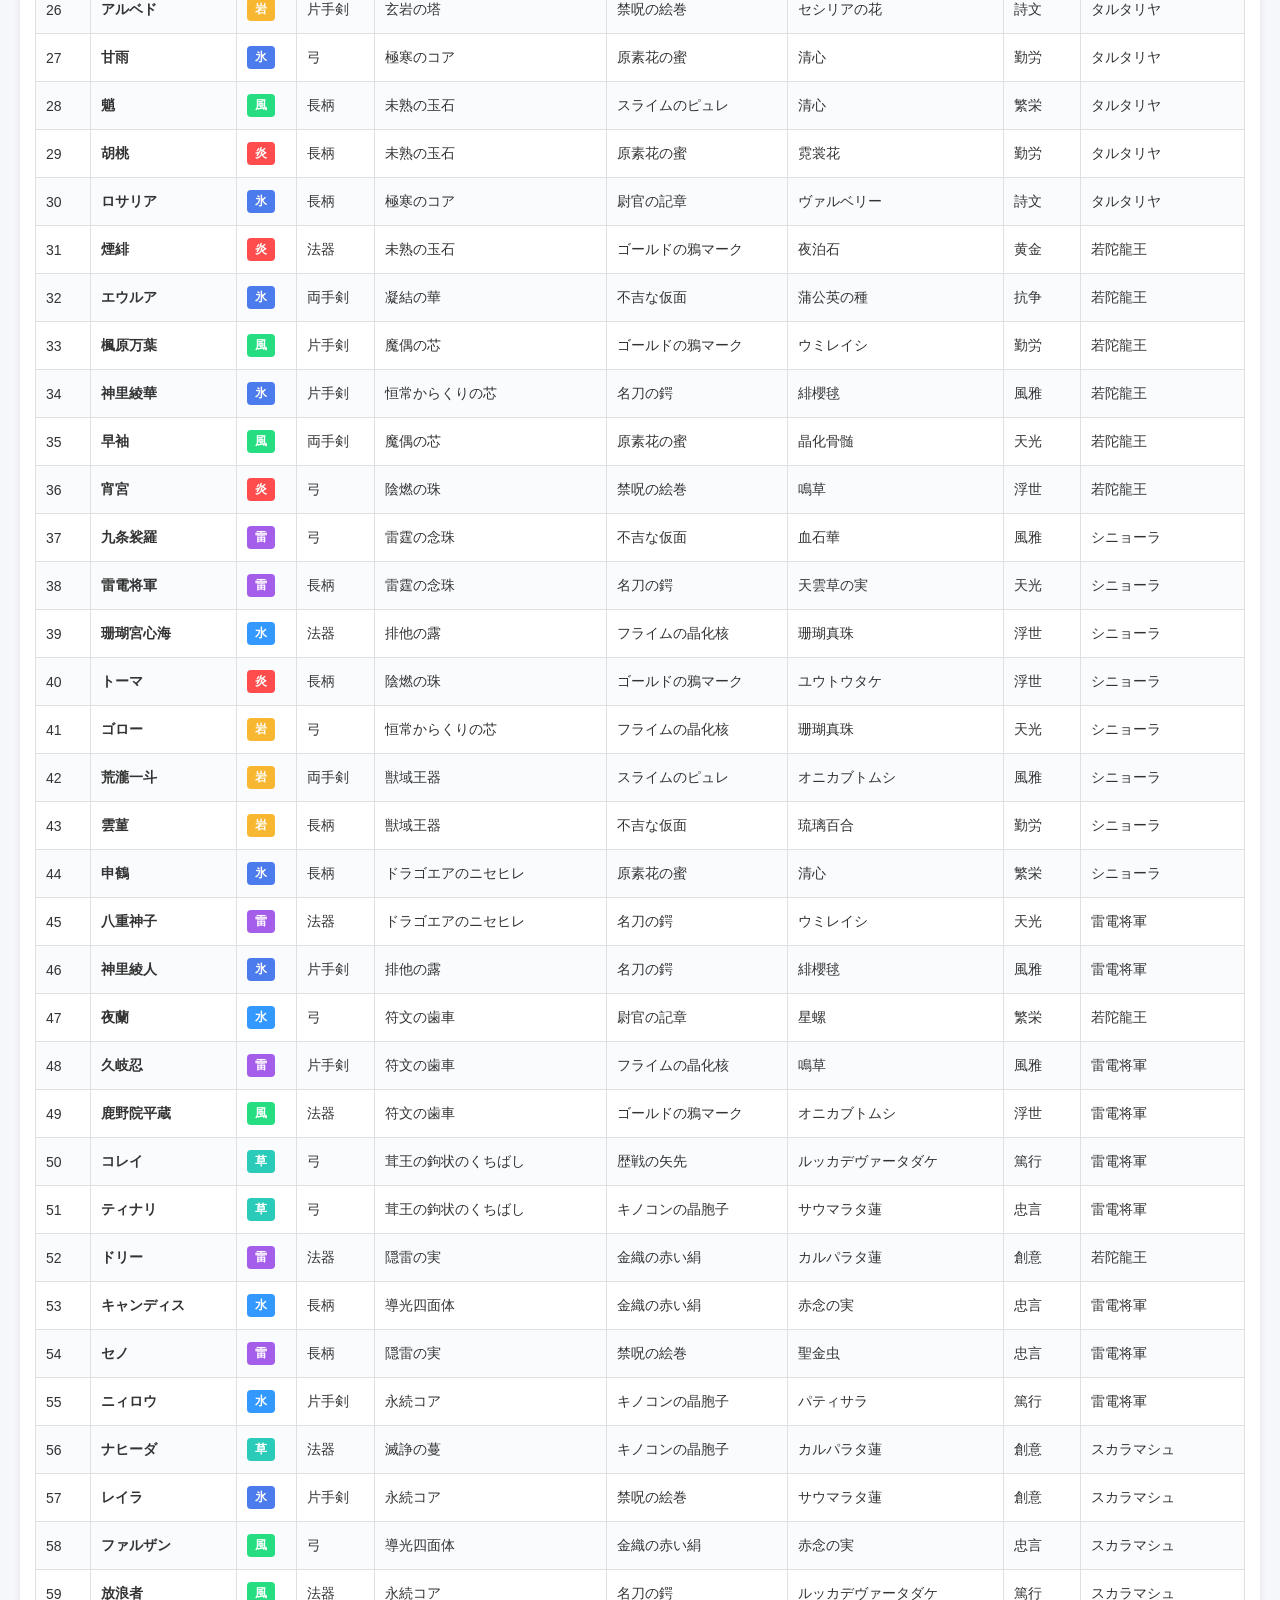
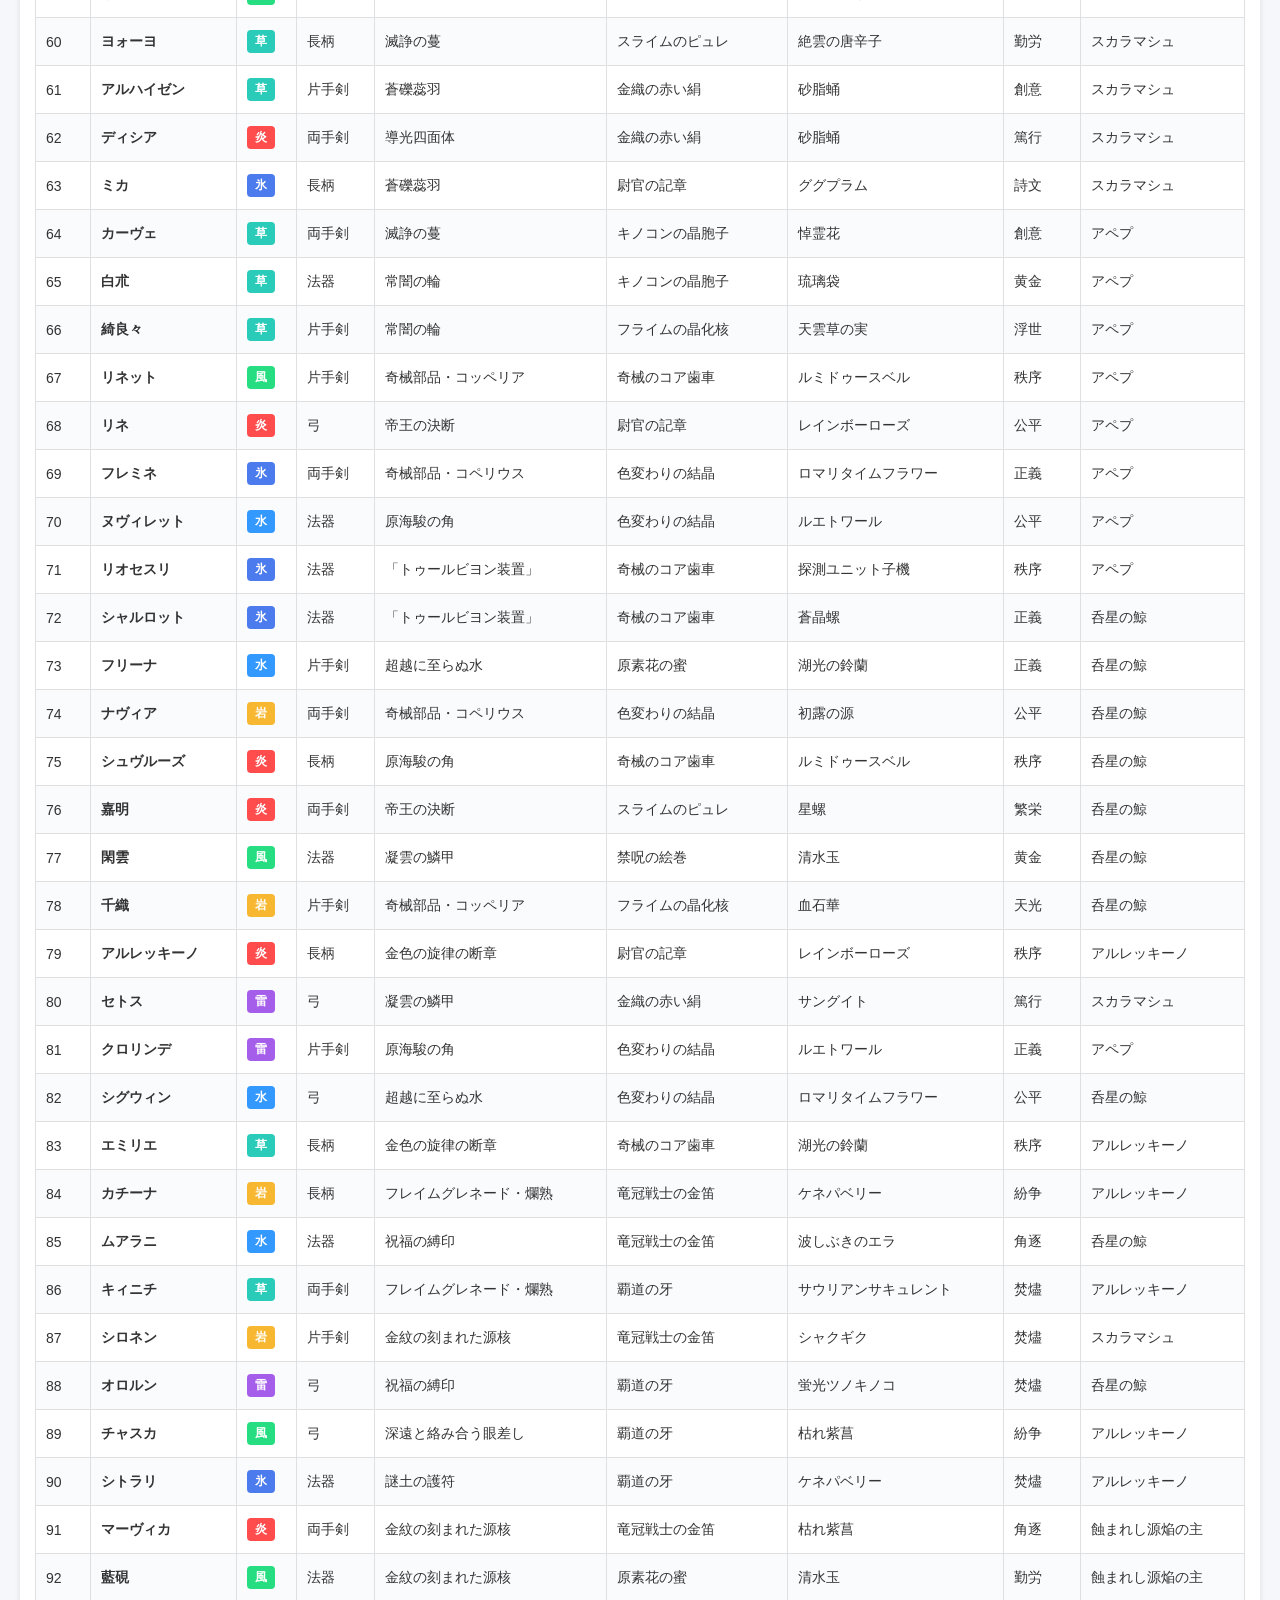
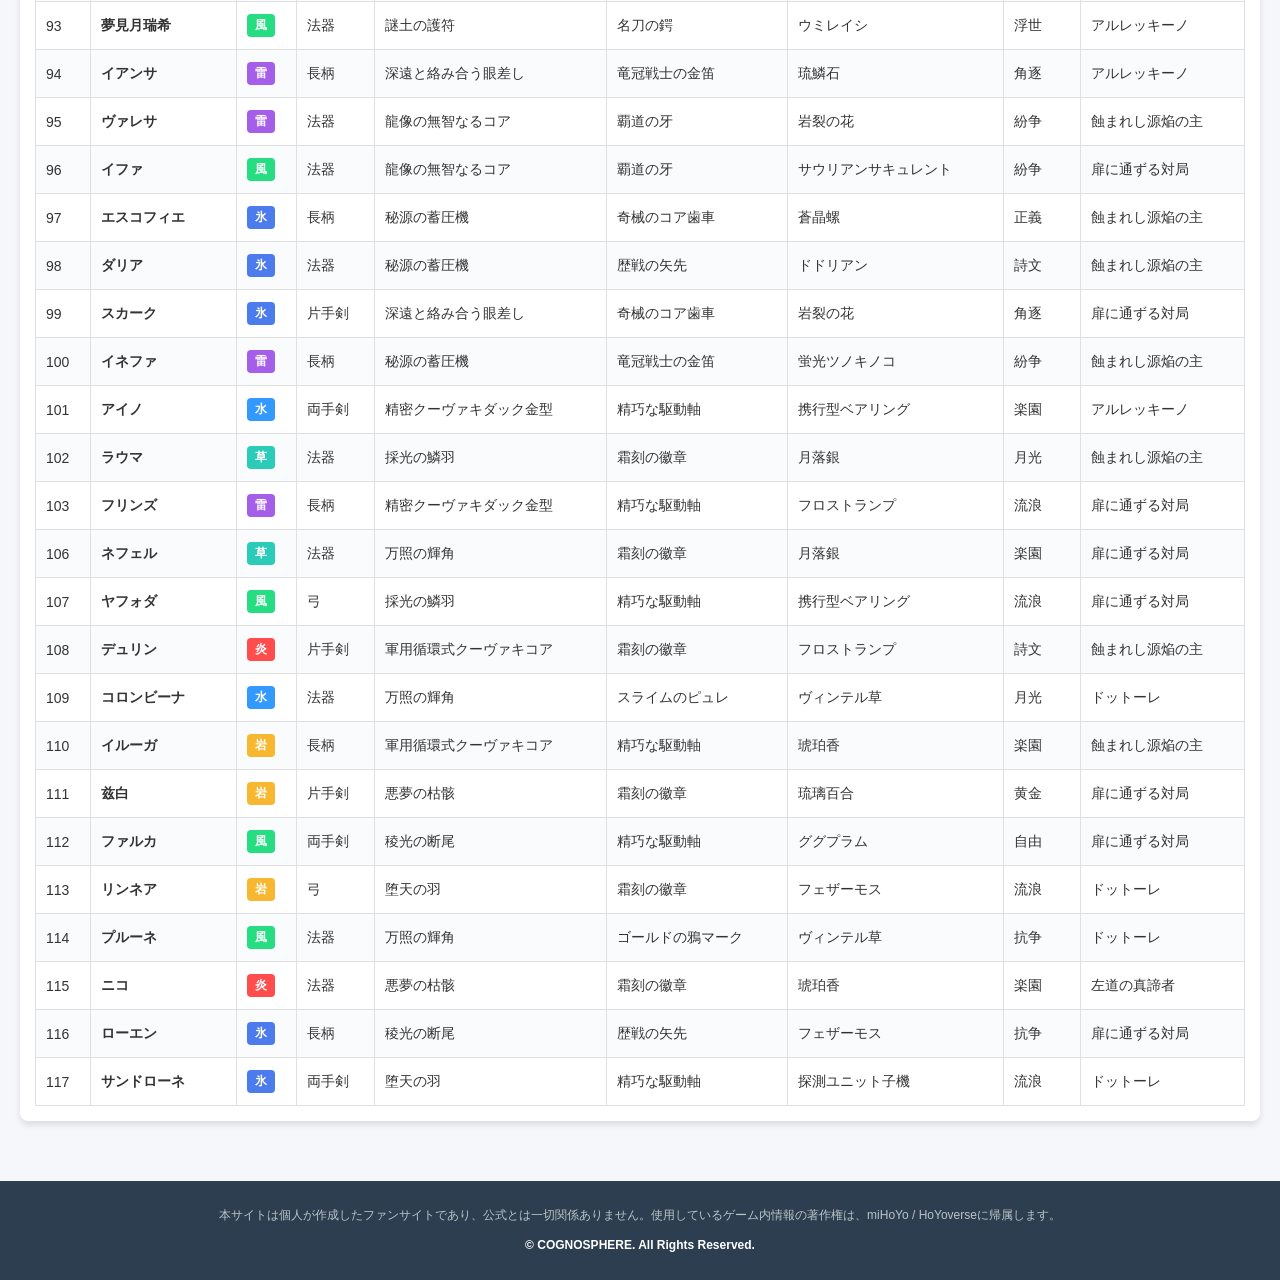
==== commit 2ba7740f: "change design and update data" ====
--- a/index.html
+++ b/index.html
@@ -36,7 +36,7 @@
     <div class="page-container">
         <div class="content-wrap">
             <div class="header-row">
-                <h1>キャラクターデータ一覧</h1>
+                <h1>原神キャラクターDB</h1>
 
                 <div class="filter-controls">
                     <div class="filter-group">
@@ -92,7 +92,9 @@
             <div id="filter-modal" class="modal" style="display: none;">
                 <div class="modal-content">
                     <div class="modal-header">
-                        <h2>詳細フィルター</h2>
+                        <div class="modal-title-actions">
+                            <h2>詳細フィルター</h2>
+                        </div>
                         <button id="close-modal" class="close-btn">&times;</button>
                     </div>
                     <div class="modal-body">
@@ -122,8 +124,8 @@
                         </div>
                     </div>
                     <div class="modal-footer">
-                        <button id="reset-filters" class="btn btn-secondary">リセット</button>
-                        <button id="apply-filters" class="btn btn-primary">適用</button>
+                        <button type="button" class="btn btn-secondary modal-reset-btn">リセット</button>
+                        <button type="button" class="btn btn-primary modal-apply-btn">適用</button>
                     </div>
                 </div>
             </div>
--- a/style-common.css
+++ b/style-common.css
@@ -35,6 +35,9 @@
     align-items: center;
     justify-content: flex-start;
     gap: 16px;
+    width: 100%;
+    padding-left: 20px;
+    box-sizing: border-box;
 }
 
 .filter-group {
@@ -169,7 +172,14 @@
     max-width: 500px;
     width: 90%;
     max-height: 80vh;
-    overflow-y: auto;
+    overflow: hidden;
+}
+
+.modal-content {
+    display: flex;
+    flex-direction: column;
+    max-height: 80vh;
+    min-height: 0;
 }
 
 .modal-header {
@@ -178,12 +188,29 @@
     align-items: center;
     padding: 20px;
     border-bottom: 1px solid #e0e0e0;
+    gap: 12px;
+}
+
+.modal-title-actions {
+    display: flex;
+    align-items: center;
+    gap: 12px;
+    min-width: 0;
+    flex: 1 1 auto;
 }
 
 .modal-header h2 {
     margin: 0;
     font-size: 20px;
     color: #2c3e50;
+    white-space: nowrap;
+}
+
+.modal-header-buttons {
+    display: flex;
+    align-items: center;
+    gap: 8px;
+    flex-wrap: wrap;
 }
 
 .close-btn {
@@ -197,7 +224,12 @@
 
 .close-btn:hover { color: #333; }
 
-.modal-body { padding: 20px; }
+.modal-body {
+    padding: 0 20px 20px;
+    flex: 1 1 auto;
+    min-height: 0;
+    overflow-y: auto;
+}
 
 .filter-section { margin-bottom: 25px; }
 
@@ -232,9 +264,19 @@
 
 .modal-footer { display: flex; justify-content: flex-end; gap: 10px; padding: 20px; border-top: 1px solid #e0e0e0; }
 
-.modal-tabs { display: flex; gap: 6px; padding: 8px 12px; border-bottom: 1px solid #eee; flex-wrap: wrap; }
-
-.tab-btn { background: none; border: 1px solid transparent; padding: 6px 10px; border-radius: 6px; cursor: pointer; font-size: 13px; }
+.modal-tabs {
+    display: flex;
+    gap: 6px;
+    padding: 8px 12px;
+    border-bottom: 1px solid #eee;
+    flex-wrap: wrap;
+    position: sticky;
+    top: 0;
+    z-index: 2;
+    background-color: #fff;
+}
+
+.tab-btn { background: none; border: 1px solid transparent; padding: 6px 10px; border-radius: 6px; cursor: pointer; font-size: 13px; margin: 3px 0; }
 .tab-btn.active { background-color: #3498db; color: #fff; border-color: #3498db; }
 
 .tab-contents { padding: 12px; }
@@ -244,6 +286,17 @@
 .modal-filter-list { display: flex; flex-direction: column; gap: 8px; }
 
 .modal-filter-list .filter-checkbox { display: flex; align-items: center; gap: 8px; }
+
+.region-heading {
+    margin: 10px 0 2px;
+    font-weight: 700;
+    color: #2c3e50;
+    font-size: 14px;
+    width: 100%;
+    text-align: left;
+    padding-bottom: 4px;
+    border-bottom: 1px solid #d9e1ea;
+}
 
 .filter-advanced { padding: 8px 12px; border-radius: 6px; border: 1px solid #ccc; background-color: #fff; cursor: pointer; }
 
@@ -282,7 +335,7 @@
 
 .content-wrap { flex: 1; padding: 20px; }
 
-h1 { text-align: center; color: #2c3e50; margin-bottom: 20px; }
+h1 { width: 100%; text-align: left; color: #2c3e50; margin-bottom: 20px; }
 
 .table-container { overflow-x: auto; background-color: #fff; padding: 15px; border-radius: 8px; box-shadow: 0 4px 6px rgba(0,0,0,0.1); }
 
@@ -329,6 +382,37 @@
     .header-row { align-items: flex-start; flex-direction: column; gap: 10px; }
     .filter-controls { gap: 8px; }
     .modal { width: 96%; max-width: 96%; left: 50%; transform: translate(-50%, -50%); }
+    .modal-header {
+        padding: 14px 12px;
+        align-items: flex-start;
+    }
+    .modal-title-actions {
+        flex-direction: column;
+        align-items: flex-start;
+        gap: 8px;
+    }
+    .modal-header-buttons {
+        gap: 6px;
+    }
+    .modal-header-buttons .btn {
+        padding: 8px 10px;
+        font-size: 13px;
+    }
+    .modal-tabs {
+        display: grid;
+        grid-template-columns: repeat(5, minmax(0, 1fr));
+        gap: 4px;
+        padding: 8px;
+        top: 0;
+    }
+    .tab-btn {
+        min-width: 0;
+        padding: 5px 2px;
+        font-size: 11px;
+        line-height: 1.2;
+        white-space: nowrap;
+        margin: 3px 0;
+    }
     .table-container { padding: 8px; box-shadow: none; overflow-x: auto; }
     table { width: 100%; table-layout: auto; font-size: 13px; }
     th, td { padding: 8px 8px; }
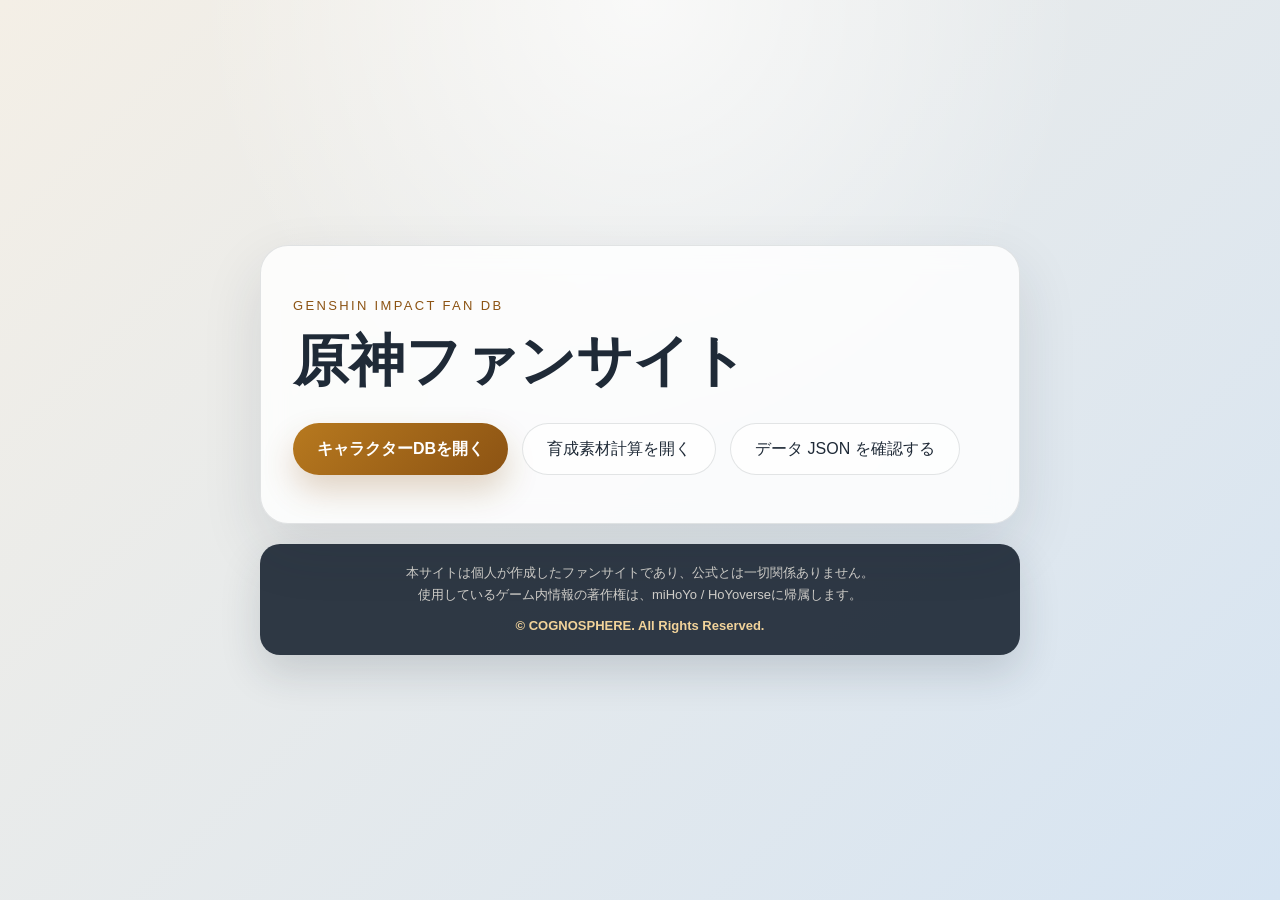
==== commit 409cdff6: "change design and calculation Page" ====
--- a/index.html
+++ b/index.html
@@ -3,136 +3,23 @@
 <head>
     <meta charset="UTF-8">
     <meta name="viewport" content="width=device-width, initial-scale=1.0">
-    <title>キャラクター一覧</title>
-    <!-- Common styles first, then device-specific styles are loaded dynamically -->
-    <link rel="stylesheet" href="style-common.css">
-    <script>
-        (function(){
-            var head = document.getElementsByTagName('head')[0];
-            var link = document.createElement('link');
-            link.rel = 'stylesheet';
-            // treat iPad as mobile; otherwise use width breakpoint (<=600px)
-            var ua = navigator.userAgent || '';
-            var isMobileLike = /iPhone|Android/.test(ua) || /iPad/.test(ua) || window.innerWidth <= 600;
-            link.href = isMobileLike ? 'style_sp.css' : 'style_pc.css';
-            head.appendChild(link);
-
-            // optional: switch on resize/orientation change
-            var pending; window.addEventListener('resize', function(){
-                clearTimeout(pending);
-                pending = setTimeout(function(){
-                    var nowMobile = /iPhone|Android/.test(navigator.userAgent||'') || /iPad/.test(navigator.userAgent||'') || window.innerWidth <= 600;
-                        var desired = nowMobile ? 'style_sp.css' : 'style_pc.css';
-                    if(link.href.indexOf(desired) === -1){
-                        link.href = desired;
-                    }
-                }, 150);
-            });
-        })();
-    </script>
+    <title>原神データベース</title>
+    <link rel="stylesheet" href="public/css/index/style.css">
 </head>
 <body>
-
-    <div class="page-container">
-        <div class="content-wrap">
-            <div class="header-row">
-                <h1>原神キャラクターDB</h1>
-
-                <div class="filter-controls">
-                    <div class="filter-group">
-                        <div class="filter-label">モード：</div>
-                        <div class="mode-controls">
-                            <button class="mode-btn active" data-mode="all">全体表示</button>
-                            <button class="mode-btn" data-mode="break">突破表示</button>
-                            <button class="mode-btn" data-mode="talent">天賦表示</button>
-                        </div>
-                    </div>
-                    <div class="filter-group">
-                        <div class="filter-label">元　素：</div>
-                        <div id="element-filters" class="filter-buttons"></div>
-                    </div>
-                    <div class="filter-group">
-                        <div class="filter-label">武　器：</div>
-                        <div id="weapon-filters" class="filter-buttons"></div>
-                    </div>
-                    <div class="filter-group filter-other">
-                        <div class="filter-label">その他：</div>
-                        <button id="advanced-filter-btn" class="filter-advanced">詳細フィルター</button>
-                    </div>
-                </div>
-            </div>
-
-            <div id="status" class="status-message">データを読み込み中...</div>
-
-            <div class="table-container" id="table-wrap" style="display: none;">
-                <table id="character-table">
-                    <thead>
-                        <tr>
-                            <th>ID</th>
-                            <th>名前</th>
-                            <th>元素</th>
-                            <th>武器種</th>
-                            <th>ボス素材</th>
-                            <th>敵素材</th>
-                            <th>特産品</th>
-                            <th>天賦本</th>
-                            <th>週ボス</th>
-                        </tr>
-                    </thead>
-                    <tbody>
-                        </tbody>
-                </table>
-            </div>
+    <main>
+        <p class="eyebrow">Genshin Impact Fan DB</p>
+        <h1>原神ファンサイト</h1>
+        <div class="actions">
+            <a class="primary-link" href="CharacterIndex.html">キャラクターDBを開く</a>
+            <a class="secondary-link" href="CalculatorIndex.html">育成素材計算を開く</a>
+            <a class="secondary-link" href="public/data.json">データ JSON を確認する</a>
         </div>
-
-        <footer>
-            <p>本サイトは個人が作成したファンサイトであり、公式とは一切関係ありません。使用しているゲーム内情報の著作権は、miHoYo / HoYoverseに帰属します。</p>
-            <p class="copyright">© COGNOSPHERE. All Rights Reserved.</p>
-            <!-- 詳細フィルターモーダル -->
-            <div id="filter-modal" class="modal" style="display: none;">
-                <div class="modal-content">
-                    <div class="modal-header">
-                        <div class="modal-title-actions">
-                            <h2>詳細フィルター</h2>
-                        </div>
-                        <button id="close-modal" class="close-btn">&times;</button>
-                    </div>
-                    <div class="modal-body">
-                        <div class="modal-tabs" id="modal-tabs">
-                            <button class="tab-btn active" data-target="tab-boss">ボス素材</button>
-                            <button class="tab-btn" data-target="tab-enemy">敵素材</button>
-                            <button class="tab-btn" data-target="tab-specialty">特産品</button>
-                            <button class="tab-btn" data-target="tab-talent">天賦本</button>
-                            <button class="tab-btn" data-target="tab-weekly">週ボス</button>
-                        </div>
-                        <div class="tab-contents">
-                            <div id="tab-boss" class="tab-panel active">
-                                <div id="boss-filters" class="modal-filter-list"></div>
-                            </div>
-                            <div id="tab-enemy" class="tab-panel">
-                                <div id="enemy-filters" class="modal-filter-list"></div>
-                            </div>
-                            <div id="tab-specialty" class="tab-panel">
-                                <div id="specialty-filters" class="modal-filter-list"></div>
-                            </div>
-                            <div id="tab-talent" class="tab-panel">
-                                <div id="talent-filters" class="modal-filter-list"></div>
-                            </div>
-                            <div id="tab-weekly" class="tab-panel">
-                                <div id="weekly-filters" class="modal-filter-list"></div>
-                            </div>
-                        </div>
-                    </div>
-                    <div class="modal-footer">
-                        <button type="button" class="btn btn-secondary modal-reset-btn">リセット</button>
-                        <button type="button" class="btn btn-primary modal-apply-btn">適用</button>
-                    </div>
-                </div>
-            </div>
-            <div id="modal-overlay" class="modal-overlay" style="display: none;"></div>
-        </footer>
-    </div>
-
-    <script src="script.js"></script>
+    </main>
+    <footer>
+        <p>本サイトは個人が作成したファンサイトであり、公式とは一切関係ありません。<br>使用しているゲーム内情報の著作権は、miHoYo / HoYoverseに帰属します。</p>
+        <p class="copyright">© COGNOSPHERE. All Rights Reserved.</p>
+    </footer>
+    <script src="public/js/index/script.js"></script>
 </body>
 </html>
--- a/public/css/index/style.css
+++ b/public/css/index/style.css
@@ -0,0 +1,150 @@
+@charset "UTF-8";
+
+:root {
+    color-scheme: light;
+    --bg-start: #f4efe6;
+    --bg-end: #d6e4f2;
+    --panel: rgba(255, 255, 255, 0.82);
+    --text: #1f2a37;
+    --accent: #b7791f;
+    --accent-strong: #8c5313;
+    --line: rgba(31, 42, 55, 0.12);
+    --footer-bg: rgba(31, 42, 55, 0.92);
+    --footer-text: rgba(244, 239, 230, 0.82);
+    --footer-strong: #f2d39a;
+}
+
+* {
+    box-sizing: border-box;
+}
+
+body {
+    margin: 0;
+    min-height: 100vh;
+    font-family: "Yu Gothic UI", "Hiragino Sans", sans-serif;
+    color: var(--text);
+    background:
+        radial-gradient(circle at top, rgba(255, 255, 255, 0.7), transparent 40%),
+        linear-gradient(135deg, var(--bg-start), var(--bg-end));
+    display: flex;
+    flex-direction: column;
+    align-items: center;
+    justify-content: center;
+    gap: 20px;
+    padding: 24px;
+}
+
+main {
+    width: min(760px, 100%);
+    background: var(--panel);
+    border: 1px solid var(--line);
+    border-radius: 28px;
+    padding: 48px 32px;
+    box-shadow: 0 24px 60px rgba(31, 42, 55, 0.12);
+    backdrop-filter: blur(12px);
+}
+
+.eyebrow {
+    margin: 0 0 12px;
+    font-size: 13px;
+    letter-spacing: 0.18em;
+    text-transform: uppercase;
+    color: var(--accent-strong);
+}
+
+h1 {
+    margin: 0;
+    font-size: clamp(32px, 5vw, 56px);
+    line-height: 1.1;
+}
+
+p {
+    margin: 18px 0 0;
+    font-size: 16px;
+    line-height: 1.8;
+}
+
+.actions {
+    display: flex;
+    flex-wrap: wrap;
+    gap: 14px;
+    margin-top: 32px;
+}
+
+.primary-link {
+    display: inline-flex;
+    align-items: center;
+    justify-content: center;
+    min-height: 52px;
+    padding: 0 24px;
+    border-radius: 999px;
+    background: linear-gradient(135deg, var(--accent), var(--accent-strong));
+    color: #fff;
+    text-decoration: none;
+    font-weight: 700;
+    box-shadow: 0 16px 32px rgba(140, 83, 19, 0.24);
+}
+
+.secondary-link {
+    display: inline-flex;
+    align-items: center;
+    justify-content: center;
+    min-height: 52px;
+    padding: 0 24px;
+    border-radius: 999px;
+    border: 1px solid var(--line);
+    color: var(--text);
+    text-decoration: none;
+    background: rgba(255, 255, 255, 0.65);
+}
+
+.notes {
+    margin-top: 28px;
+    padding-top: 20px;
+    border-top: 1px solid var(--line);
+    font-size: 14px;
+    color: rgba(31, 42, 55, 0.75);
+}
+
+footer {
+    width: min(760px, 100%);
+    padding: 18px 24px;
+    border-radius: 20px;
+    background: var(--footer-bg);
+    color: var(--footer-text);
+    text-align: center;
+    box-shadow: 0 18px 40px rgba(31, 42, 55, 0.16);
+}
+
+footer p {
+    margin: 0;
+    font-size: 13px;
+    line-height: 1.7;
+}
+
+footer .copyright {
+    margin-top: 8px;
+    color: var(--footer-strong);
+    font-weight: 700;
+}
+
+@media (max-width: 640px) {
+    main {
+        padding: 36px 22px;
+        border-radius: 22px;
+    }
+
+    footer {
+        padding: 16px 18px;
+        border-radius: 18px;
+    }
+
+    .actions {
+        flex-direction: column;
+    }
+
+    .primary-link,
+    .secondary-link {
+        width: 100%;
+    }
+}
